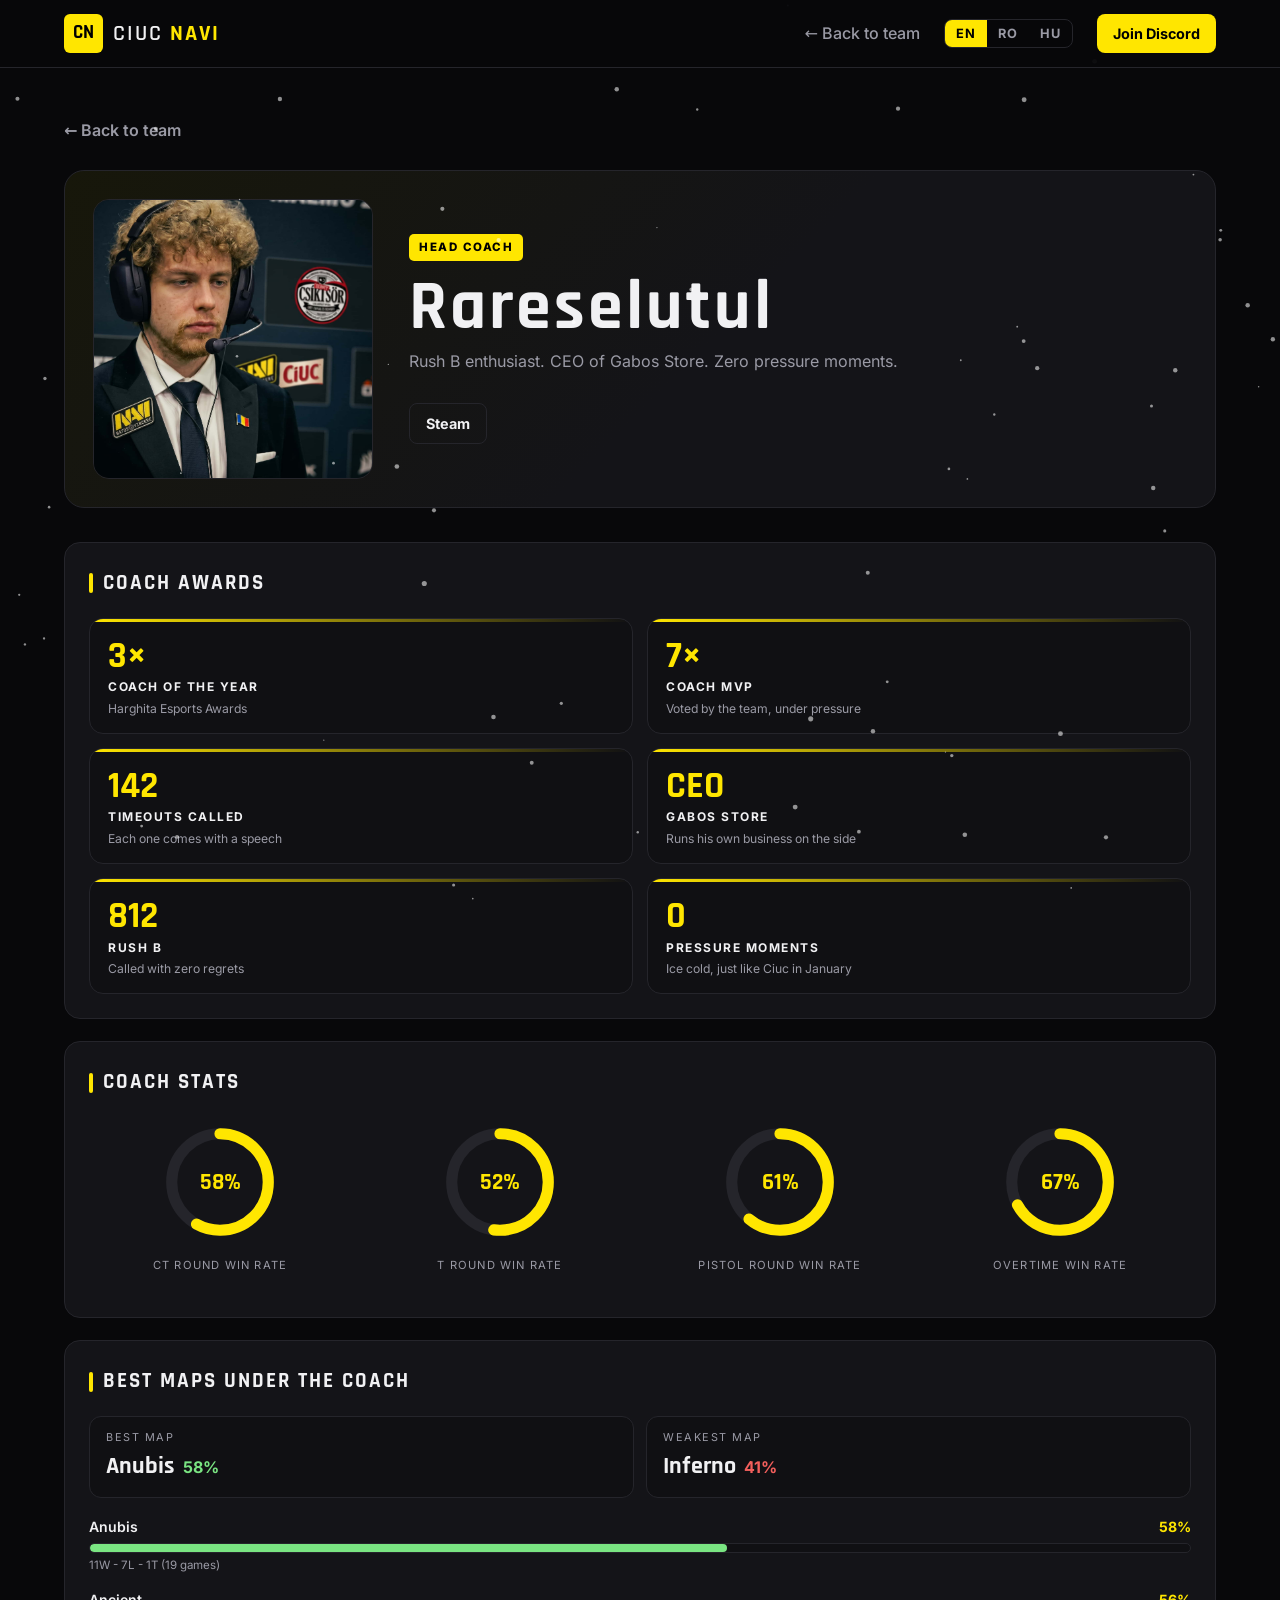
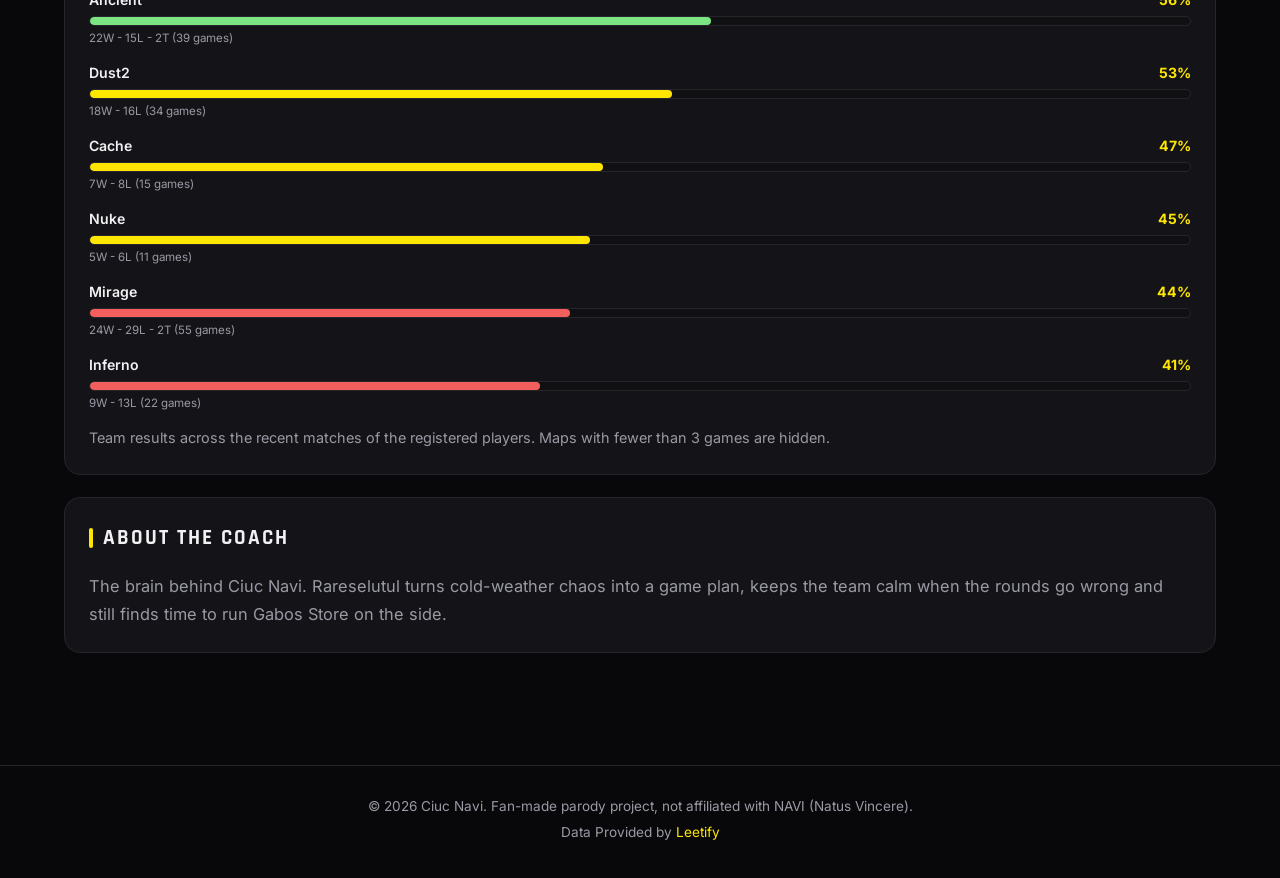
==== coach.html @ e851734e "perf+feat: self-hosted fonts, deferred scripts, lazy charts and split stats, news filters, RO/HU new" ====
<!DOCTYPE html>
<html lang='en'>
<head>
<meta charset='UTF-8'>
<meta name='viewport' content='width=device-width, initial-scale=1'>
<title>Coach | Ciuc Navi</title>
<link rel='icon' type='image/svg+xml' href='img/favicon.svg?v=1'>
<link rel='preload' href='fonts/inter-latin.woff2' as='font' type='font/woff2' crossorigin>
<link rel='preload' href='fonts/rajdhani-700-latin.woff2' as='font' type='font/woff2' crossorigin>
<link rel='stylesheet' href='fonts/fonts.css'>
<link rel='stylesheet' href='css/style.css?v=20261116'>
</head>
<body>
<canvas id='snow'></canvas>
<div id='progress'></div>

<header class='nav'>
  <a href='index.html' class='brand'><span class='brand-mark'>CN</span><span class='brand-text'>CIUC <b>NAVI</b></span></a>
  <nav class='nav-links'>
    <a href='index.html#roster' data-i18n='player.back'></a>
    <div class='lang'>
      <button class='lang-btn' data-lang='en'>EN</button>
      <button class='lang-btn' data-lang='ro'>RO</button>
      <button class='lang-btn' data-lang='hu'>HU</button>
    </div>
    <a href='https://discord.gg/7jR3Qr9Znz' target='_blank' rel='noopener' class='btn btn-small' data-i18n='nav.discord'></a>
  </nav>
</header>

<main class='section player-page' id='coach-root'>
  <p class='empty' data-i18n='loading'></p>
</main>

<footer class='footer'>
  <p><span id='stats-updated'></span>&copy; <span id='year'></span> Ciuc Navi. <span data-i18n='footer.text'></span></p>
</footer>

<script defer src='js/common.js?v=20261116'></script>
<script defer src='js/charts.js?v=20261116'></script>
<script defer src='js/coach.js?v=20261116'></script>
</body>
</html>
---- fonts/fonts.css ----
@font-face{font-family:'Inter';font-style:normal;font-weight:400 800;font-display:swap;src:url(inter-latin-ext.woff2) format('woff2');unicode-range:U+0100-02BA, U+02BD-02C5, U+02C7-02CC, U+02CE-02D7, U+02DD-02FF, U+0304, U+0308, U+0329, U+1D00-1DBF, U+1E00-1E9F, U+1EF2-1EFF, U+2020, U+20A0-20AB, U+20AD-20C4, U+2113, U+2C60-2C7F, U+A720-A7FF}
@font-face{font-family:'Inter';font-style:normal;font-weight:400 800;font-display:swap;src:url(inter-latin.woff2) format('woff2');unicode-range:U+0000-00FF, U+0131, U+0152-0153, U+02BB-02BC, U+02C6, U+02DA, U+02DC, U+0304, U+0308, U+0329, U+2000-206F, U+20AC, U+2122, U+2191, U+2193, U+2212, U+2215, U+FEFF, U+FFFD}
@font-face{font-family:'Rajdhani';font-style:normal;font-weight:600;font-display:swap;src:url(rajdhani-600-latin-ext.woff2) format('woff2');unicode-range:U+0100-02BA, U+02BD-02C5, U+02C7-02CC, U+02CE-02D7, U+02DD-02FF, U+0304, U+0308, U+0329, U+1D00-1DBF, U+1E00-1E9F, U+1EF2-1EFF, U+2020, U+20A0-20AB, U+20AD-20C4, U+2113, U+2C60-2C7F, U+A720-A7FF}
@font-face{font-family:'Rajdhani';font-style:normal;font-weight:600;font-display:swap;src:url(rajdhani-600-latin.woff2) format('woff2');unicode-range:U+0000-00FF, U+0131, U+0152-0153, U+02BB-02BC, U+02C6, U+02DA, U+02DC, U+0304, U+0308, U+0329, U+2000-206F, U+20AC, U+2122, U+2191, U+2193, U+2212, U+2215, U+FEFF, U+FFFD}
@font-face{font-family:'Rajdhani';font-style:normal;font-weight:700;font-display:swap;src:url(rajdhani-700-latin-ext.woff2) format('woff2');unicode-range:U+0100-02BA, U+02BD-02C5, U+02C7-02CC, U+02CE-02D7, U+02DD-02FF, U+0304, U+0308, U+0329, U+1D00-1DBF, U+1E00-1E9F, U+1EF2-1EFF, U+2020, U+20A0-20AB, U+20AD-20C4, U+2113, U+2C60-2C7F, U+A720-A7FF}
@font-face{font-family:'Rajdhani';font-style:normal;font-weight:700;font-display:swap;src:url(rajdhani-700-latin.woff2) format('woff2');unicode-range:U+0000-00FF, U+0131, U+0152-0153, U+02BB-02BC, U+02C6, U+02DA, U+02DC, U+0304, U+0308, U+0329, U+2000-206F, U+20AC, U+2122, U+2191, U+2193, U+2212, U+2215, U+FEFF, U+FFFD}
---- css/style.css ----
:root{--bg:#08080a;--bg-2:#101013;--card:#141418;--border:#25252b;--text:#f1f1f3;--muted:#9a9aa5;--yellow:#ffe600;--yellow-dark:#e6cf00}
*{box-sizing:border-box;margin:0;padding:0}
html{scroll-behavior:smooth}
body{font-family:'Inter',system-ui,sans-serif;background:var(--bg);color:var(--text);line-height:1.6;overflow-x:hidden}
a{color:inherit;text-decoration:none}
button{font-family:inherit}
img{max-width:100%}
.yellow{color:var(--yellow)}

#snow{position:fixed;inset:0;width:100%;height:100%;pointer-events:none;z-index:40}
#progress{position:fixed;top:0;left:0;height:3px;width:0;background:linear-gradient(90deg,var(--yellow),#fff6a0);z-index:100;box-shadow:0 0 12px rgba(255,230,0,.7)}

.reveal{opacity:0;transform:translateY(28px);transition:opacity .8s ease,transform .8s ease}
.reveal.in{opacity:1;transform:none}

.nav{position:sticky;top:0;z-index:50;display:flex;justify-content:space-between;align-items:center;padding:14px 5vw;background:rgba(8,8,10,.85);backdrop-filter:blur(12px);border-bottom:1px solid var(--border)}
.brand{display:flex;align-items:center;gap:10px}
.brand-mark{background:var(--yellow);color:#000;font-family:'Rajdhani',sans-serif;font-weight:700;padding:4px 9px;border-radius:6px;font-size:1.2rem}
.brand-text{font-family:'Rajdhani',sans-serif;font-size:1.4rem;letter-spacing:2px}
.brand-text b{color:var(--yellow)}
.nav-links{display:flex;align-items:center;gap:24px;font-weight:500;color:var(--muted)}
.nav-links a:hover{color:var(--yellow)}
.lang{display:flex;border:1px solid var(--border);border-radius:8px;overflow:hidden}
.lang-btn{background:transparent;border:none;color:var(--muted);padding:6px 11px;font-weight:700;font-size:.8rem;letter-spacing:1px;cursor:pointer;transition:.2s}
.lang-btn:hover{color:var(--text)}
.lang-btn.active{background:var(--yellow);color:#000}

.btn{display:inline-block;background:var(--yellow);color:#000!important;font-weight:700;padding:13px 28px;border-radius:8px;transition:transform .2s,background .2s,box-shadow .2s;border:none;cursor:pointer}
.btn:hover{background:var(--yellow-dark);transform:translateY(-2px);box-shadow:0 8px 24px rgba(255,230,0,.25)}
.btn-small{padding:8px 16px;font-size:.9rem}
.btn-ghost{background:transparent;color:var(--text)!important;border:1px solid var(--border)}
.btn-ghost:hover{background:var(--card);border-color:var(--yellow);box-shadow:none}

.hero{position:relative;overflow:hidden;text-align:center;padding:140px 6vw 100px;background:linear-gradient(rgba(255,255,255,.025) 1px,transparent 1px) 0 0/48px 48px,linear-gradient(90deg,rgba(255,255,255,.025) 1px,transparent 1px) 0 0/48px 48px,radial-gradient(ellipse at 50% 0%,#17170a 0%,var(--bg) 70%)}
.hero::before{content:'';position:absolute;inset:0;background:radial-gradient(ellipse 50% 55% at 50% 50%,rgba(10,10,12,.8),transparent 80%),linear-gradient(rgba(10,10,12,.88) 0%,rgba(10,10,12,.5) 45%,rgba(10,10,12,.25) 100%),url(../img/background/ciucnavi_major_winners.jpg) center 35%/cover no-repeat;pointer-events:none}
.hero::after{content:'';position:absolute;left:0;right:0;bottom:0;height:140px;background:linear-gradient(to top,var(--bg),transparent);pointer-events:none}
.hero-glow{position:absolute;top:-220px;left:50%;transform:translateX(-50%);width:900px;max-width:100vw;height:560px;background:radial-gradient(circle,rgba(255,230,0,.2),transparent 65%);pointer-events:none;animation:pulse 6s ease-in-out infinite}
@keyframes pulse{0%,100%{opacity:.7}50%{opacity:1}}
.eyebrow{color:var(--yellow);letter-spacing:4px;text-transform:uppercase;font-size:.85rem;font-weight:600;position:relative}
.hero h1{font-family:'Rajdhani',sans-serif;font-size:clamp(3.2rem,12vw,8rem);letter-spacing:6px;line-height:1;margin:14px 0;position:relative;text-shadow:0 0 40px rgba(255,230,0,.15)}
.hero-sub{color:#cfcfd6;text-shadow:0 2px 12px rgba(0,0,0,.9);max-width:580px;margin:0 auto 32px;font-size:1.1rem;position:relative}
.hero-cta{display:flex;gap:14px;justify-content:center;flex-wrap:wrap;position:relative}
.hero-stats{display:flex;justify-content:center;gap:56px;margin-top:64px;flex-wrap:wrap;position:relative;z-index:2}
.hero-stat strong{text-shadow:0 2px 14px rgba(0,0,0,.9);display:block;font-family:'Rajdhani',sans-serif;font-size:2.4rem;color:var(--yellow)}
.hero-stat span{color:#c4c4cc;text-shadow:0 2px 10px rgba(0,0,0,.9);font-size:.8rem;text-transform:uppercase;letter-spacing:2px}

.section{padding:90px 5vw;max-width:1400px;margin:0 auto;position:relative}
.section-title{font-family:'Rajdhani',sans-serif;font-size:2.6rem;letter-spacing:3px;text-transform:uppercase;margin-bottom:40px;display:flex;align-items:center;gap:14px;line-height:1.1}
.section-title::before{content:'';width:6px;height:36px;background:var(--yellow);border-radius:3px;flex-shrink:0}

.about-grid{display:grid;grid-template-columns:1.5fr 1fr;gap:40px;color:var(--muted);font-size:1.05rem}
.about-headline{color:var(--yellow);font-family:'Rajdhani',sans-serif;font-size:1.7rem;letter-spacing:1px;margin-bottom:16px;line-height:1.25}
.about-text p{margin-bottom:14px}
.about-btn{margin-top:22px}
.facts{list-style:none;background:var(--card);border:1px solid var(--border);border-radius:14px;padding:8px 24px;align-self:start}
.facts li{padding:14px 0;border-bottom:1px solid var(--border);color:var(--text);font-weight:500}
.facts li:last-child{border:none}
.facts span{color:var(--yellow);display:inline-block;width:100px;font-size:.8rem;text-transform:uppercase;letter-spacing:2px}

.grid{display:grid;grid-template-columns:repeat(5,minmax(0,1fr));gap:22px}
.card{background:var(--card);border:1px solid var(--border);border-radius:16px;overflow:hidden;position:relative;transition:transform .3s,border-color .3s,box-shadow .3s}
.card:hover{transform:translateY(-8px);border-color:var(--yellow);box-shadow:0 18px 44px rgba(255,230,0,.12)}
.card-img{aspect-ratio:1/1;width:100%;background:linear-gradient(160deg,#1b1b20,#0c0c0f);display:flex;align-items:center;justify-content:center;position:relative;overflow:hidden}
.card-img img{width:100%;height:100%;object-fit:cover;transition:transform .5s}
.card:hover .card-img img{transform:scale(1.07)}
.card-img .initials,.initials{font-family:'Rajdhani',sans-serif;font-size:4rem;color:var(--yellow)}
.card-img::after{content:'';position:absolute;inset:0;background:linear-gradient(to top,var(--card),transparent 45%);pointer-events:none}
.role{position:absolute;top:12px;left:12px;z-index:2;background:var(--yellow);color:#000;font-weight:800;font-size:.72rem;letter-spacing:1.5px;text-transform:uppercase;padding:4px 10px;border-radius:5px}
.card-body{padding:8px 16px 18px}
.card-name{font-family:'Rajdhani',sans-serif;font-size:1.5rem;letter-spacing:1px;overflow-wrap:anywhere}
.stretched::after{content:'';position:absolute;inset:0;z-index:1}
.card-real{color:var(--muted);font-size:.85rem;margin-bottom:14px;overflow-wrap:anywhere;min-height:1.3em}
.card-stats{display:grid;grid-template-columns:repeat(2,minmax(0,1fr));gap:8px;margin-bottom:16px}
.stat{position:relative;background:var(--bg-2);border:1px solid var(--border);border-radius:10px;padding:12px 10px 9px;overflow:hidden;min-width:0;transition:border-color .25s}
.stat::before{content:'';position:absolute;left:0;top:0;width:100%;height:2px;background:linear-gradient(90deg,var(--yellow),transparent)}
.card:hover .stat{border-color:#4a4a1c}
.stat strong{display:block;font-family:'Rajdhani',sans-serif;font-size:1.55rem;line-height:1.05;color:var(--yellow)}
.stat span{display:block;font-size:.64rem;color:var(--text);font-weight:700;text-transform:uppercase;letter-spacing:1.2px;margin-top:3px}
.stat em{display:block;font-style:normal;font-size:.62rem;color:var(--muted);margin-top:1px;line-height:1.25}
.card-links{display:flex;gap:8px;position:relative;z-index:2}
.card-links a{flex:1;text-align:center;font-size:.8rem;font-weight:600;padding:8px;border-radius:6px;border:1px solid var(--border);color:var(--text);transition:.2s}
.card-links a:hover{background:var(--yellow);color:#000;border-color:var(--yellow)}
.view{display:block;margin-top:12px;font-size:.78rem;color:var(--yellow);font-weight:700;letter-spacing:1px;text-transform:uppercase;opacity:.8}
.grid-bench .role{background:#2b2b33;color:var(--text)}
.empty{color:var(--muted)}

.merch-box{border:1px dashed var(--border);border-radius:16px;padding:60px 20px;text-align:center;background:var(--card);color:var(--muted)}
.badge{display:inline-block;background:var(--yellow);color:#000;font-weight:800;letter-spacing:2px;font-size:.8rem;padding:6px 14px;border-radius:999px;margin-bottom:14px}
.cta-band{text-align:center;background:linear-gradient(135deg,#17170a,#0c0c0f);border:1px solid var(--border);border-radius:20px;margin-bottom:70px}
.cta-band h2{font-family:'Rajdhani',sans-serif;font-size:2.4rem;letter-spacing:2px}
.cta-band p{color:var(--muted);margin-bottom:24px}
.footer{text-align:center;padding:30px 6vw;border-top:1px solid var(--border);color:var(--muted);font-size:.85rem;position:relative;z-index:2}
.footer p{margin-bottom:4px}

.player-page{padding-top:50px}
.back{display:inline-block;color:var(--muted);margin-bottom:26px;font-weight:600}
.back:hover{color:var(--yellow)}
.p-hero{display:grid;grid-template-columns:280px 1fr;gap:36px;align-items:center;background:linear-gradient(135deg,#17170a,var(--card) 55%);border:1px solid var(--border);border-radius:20px;padding:28px;margin-bottom:34px}
.p-img{aspect-ratio:1/1;border-radius:16px;overflow:hidden;background:linear-gradient(160deg,#1b1b20,#0c0c0f);display:flex;align-items:center;justify-content:center;border:1px solid var(--border)}
.p-img img{width:100%;height:100%;object-fit:cover}
.p-info .role{position:static;display:inline-block;margin-bottom:12px}
.p-info h1{font-family:'Rajdhani',sans-serif;font-size:clamp(2.4rem,6vw,4.4rem);letter-spacing:3px;line-height:1;overflow-wrap:anywhere}
.p-tag{color:var(--muted);margin:6px 0 20px}
.p-premier{display:inline-block;border:1px solid var(--yellow);border-radius:12px;padding:10px 22px;margin-right:12px;background:rgba(255,230,0,.06)}
.p-premier strong{display:block;font-family:'Rajdhani',sans-serif;font-size:2.2rem;color:var(--yellow);line-height:1.1}
.p-premier span{font-size:.7rem;text-transform:uppercase;letter-spacing:2px;color:var(--muted)}
.p-links{display:inline-flex;gap:8px;vertical-align:top;margin-top:8px}
.tabs{display:flex;gap:8px;margin-bottom:26px;border-bottom:1px solid var(--border);overflow-x:auto;white-space:nowrap}
.tab-btn{background:transparent;border:none;color:var(--muted);padding:12px 22px;font-weight:700;letter-spacing:1px;text-transform:uppercase;font-size:.85rem;cursor:pointer;border-bottom:3px solid transparent;margin-bottom:-1px;transition:.2s}
.tab-btn:hover{color:var(--text)}
.tab-btn.active{color:var(--yellow);border-color:var(--yellow)}
.panel{background:var(--card);border:1px solid var(--border);border-radius:16px;padding:24px;margin-bottom:22px;min-width:0}
.panel h3{font-family:'Rajdhani',sans-serif;letter-spacing:2px;text-transform:uppercase;font-size:1.3rem;margin-bottom:18px;display:flex;align-items:center;gap:10px}
.panel h3::before{content:'';width:4px;height:20px;background:var(--yellow);border-radius:2px;flex-shrink:0}
.kv-grid{display:grid;grid-template-columns:repeat(auto-fill,minmax(160px,1fr));gap:12px}
.kv{background:var(--bg-2);border:1px solid var(--border);border-radius:10px;padding:14px;transition:border-color .2s;min-width:0}
.kv:hover{border-color:var(--yellow)}
.kv strong{display:block;font-size:1.25rem;color:var(--yellow);overflow-wrap:anywhere}
.kv span{font-size:.72rem;color:var(--muted);text-transform:uppercase;letter-spacing:1px}
.crosshair-box{display:grid;grid-template-columns:200px 1fr;gap:24px;align-items:center}
.xh-preview{width:200px;height:200px;border-radius:12px;border:1px solid var(--border);background:radial-gradient(circle at 50% 40%,#3a3d3a,#1a1c1a);display:flex;align-items:center;justify-content:center;overflow:hidden}
.code-row{display:flex;gap:10px;flex-wrap:wrap;margin-top:10px}
.code{flex:1;min-width:200px;background:var(--bg-2);border:1px solid var(--border);border-radius:8px;padding:11px 14px;font-family:monospace;color:var(--yellow);word-break:break-all}
.note{color:var(--muted);font-size:.9rem}

@media(min-width:1800px){
html{font-size:112%}
.section{max-width:1700px}
}
@media(max-width:1180px){
.grid{grid-template-columns:repeat(3,minmax(0,1fr))}
}
@media(max-width:860px){
.nav-links a:not(.btn){display:none}
.nav-links{gap:12px}
.about-grid,.p-hero,.crosshair-box{grid-template-columns:1fr}
.p-img{max-width:280px}
.hero{padding:100px 5vw 70px}
.hero-stats{gap:32px;margin-top:44px}
.section{padding:64px 5vw}
.section-title{font-size:2rem;margin-bottom:28px}
.section-title::before{height:28px}
.p-hero{padding:20px;gap:22px}
.xh-preview{width:100%;max-width:220px}
}
@media(max-width:760px){
.grid{grid-template-columns:repeat(2,minmax(0,1fr));gap:14px}
.card-body{padding:6px 12px 14px}
.card-name{font-size:1.25rem}
.card-links a{font-size:.72rem;padding:7px 4px}
.stat{padding:10px 8px 8px}
.stat strong{font-size:1.3rem}
}
@media(max-width:520px){
.brand-text{font-size:1.15rem;letter-spacing:1px}
.nav-links .btn-small{display:none}
.hero h1{letter-spacing:3px}
.hero-cta .btn{width:100%;text-align:center}
.cta-band h2{font-size:1.8rem}
.panel{padding:16px}
.p-premier{margin-bottom:10px}
.kv-grid{grid-template-columns:repeat(auto-fill,minmax(130px,1fr))}
.tab-btn{padding:12px 14px}
}
@media(max-width:480px){
.grid{grid-template-columns:1fr}
.card-img{aspect-ratio:4/3}
}
@media(prefers-reduced-motion:reduce){
.reveal{opacity:1;transform:none;transition:none}
.hero-glow{animation:none}
#snow{display:none}
}
.skel{background:linear-gradient(90deg,#16161b 25%,#202026 50%,#16161b 75%) 0 0/200% 100%;animation:shimmer 1.4s linear infinite;border-radius:14px;border:1px solid var(--border)}
@keyframes shimmer{to{background-position:-200% 0}}
.to-top{position:fixed;right:20px;bottom:20px;width:46px;height:46px;border-radius:50%;border:1px solid var(--border);background:rgba(14,14,18,.92);color:var(--yellow);font-size:1.3rem;cursor:pointer;z-index:90;opacity:0;transform:translateY(12px);pointer-events:none;transition:opacity .3s,transform .3s,background .2s}
.to-top.show{opacity:1;transform:none;pointer-events:auto}
.to-top:hover{background:var(--yellow);color:#000}
.btn:active{transform:scale(.97)}
.nav-links a:not(.btn){position:relative}
.nav-links a:not(.btn)::after{content:'';position:absolute;left:0;right:0;bottom:-6px;height:2px;background:var(--yellow);transform:scaleX(0);transform-origin:left;transition:transform .25s}
.nav-links a:not(.btn):hover::after{transform:scaleX(1)}
@media(prefers-reduced-motion:reduce){.skel{animation:none}.to-top,.nav-links a::after{transition:none}}
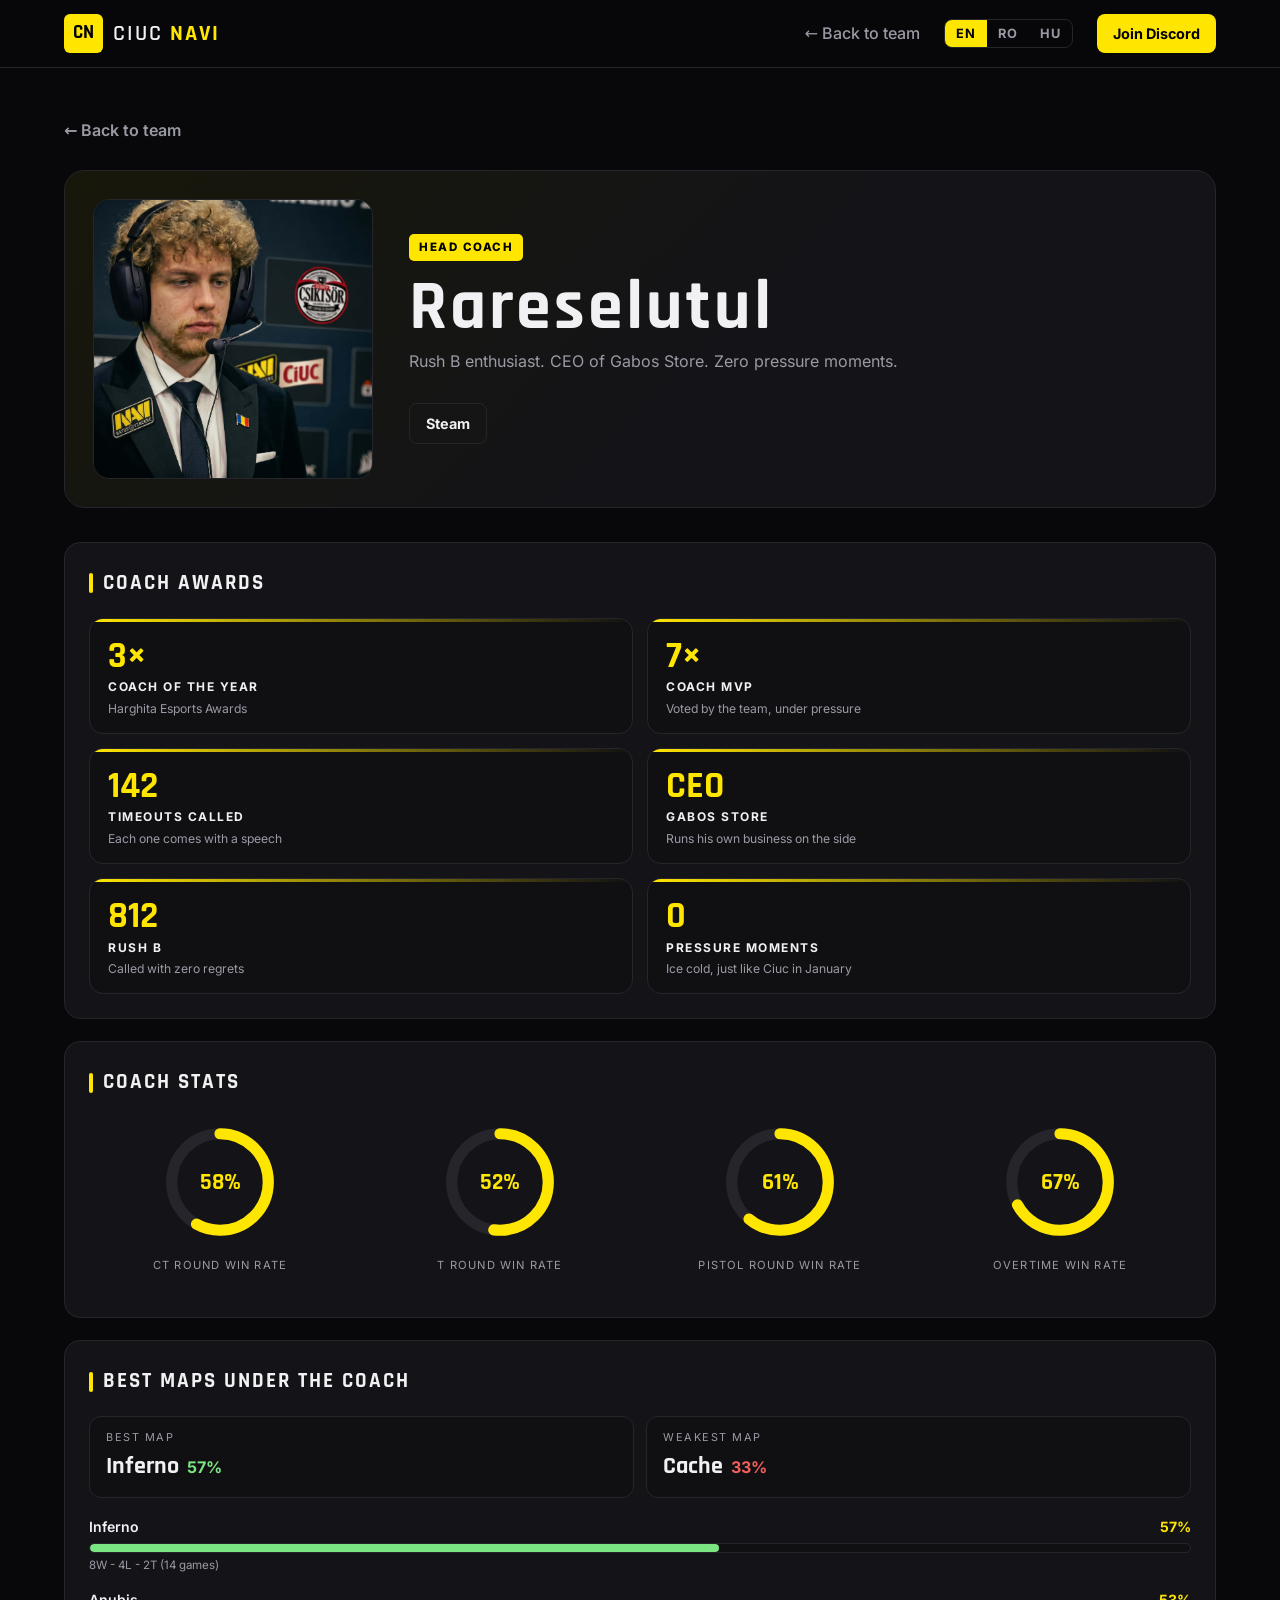
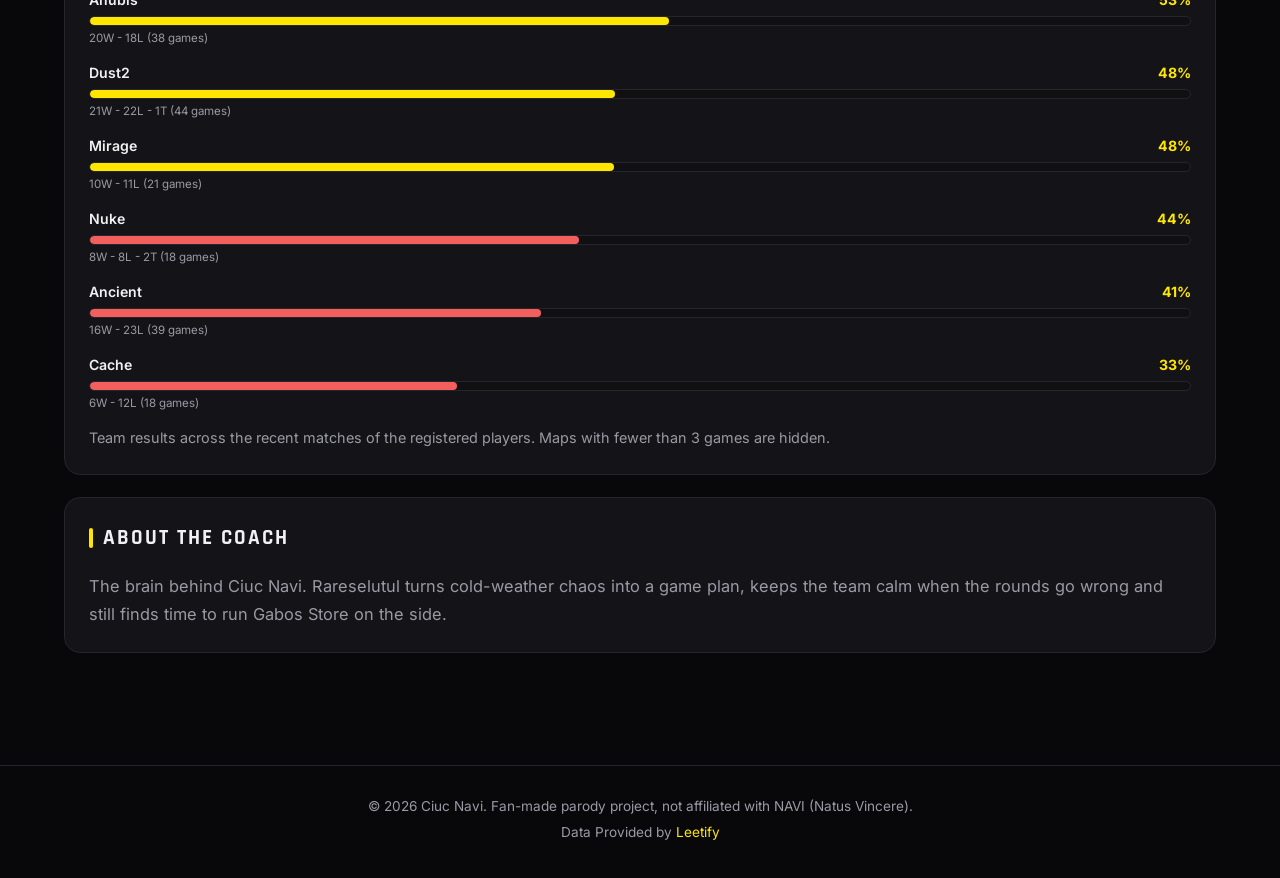
==== commit 1724d821: "feat: map stats only count the current Active Duty pool Co-Authored-By: Claude Sonnet 5.5 <noreply@a" ====
--- a/coach.html
+++ b/coach.html
@@ -36,7 +36,7 @@
 </footer>
 
 <script defer src='js/common.js?v=20261116'></script>
-<script defer src='js/charts.js?v=20261116'></script>
+<script defer src='js/charts.js?v=20261117'></script>
 <script defer src='js/coach.js?v=20261116'></script>
 </body>
 </html>
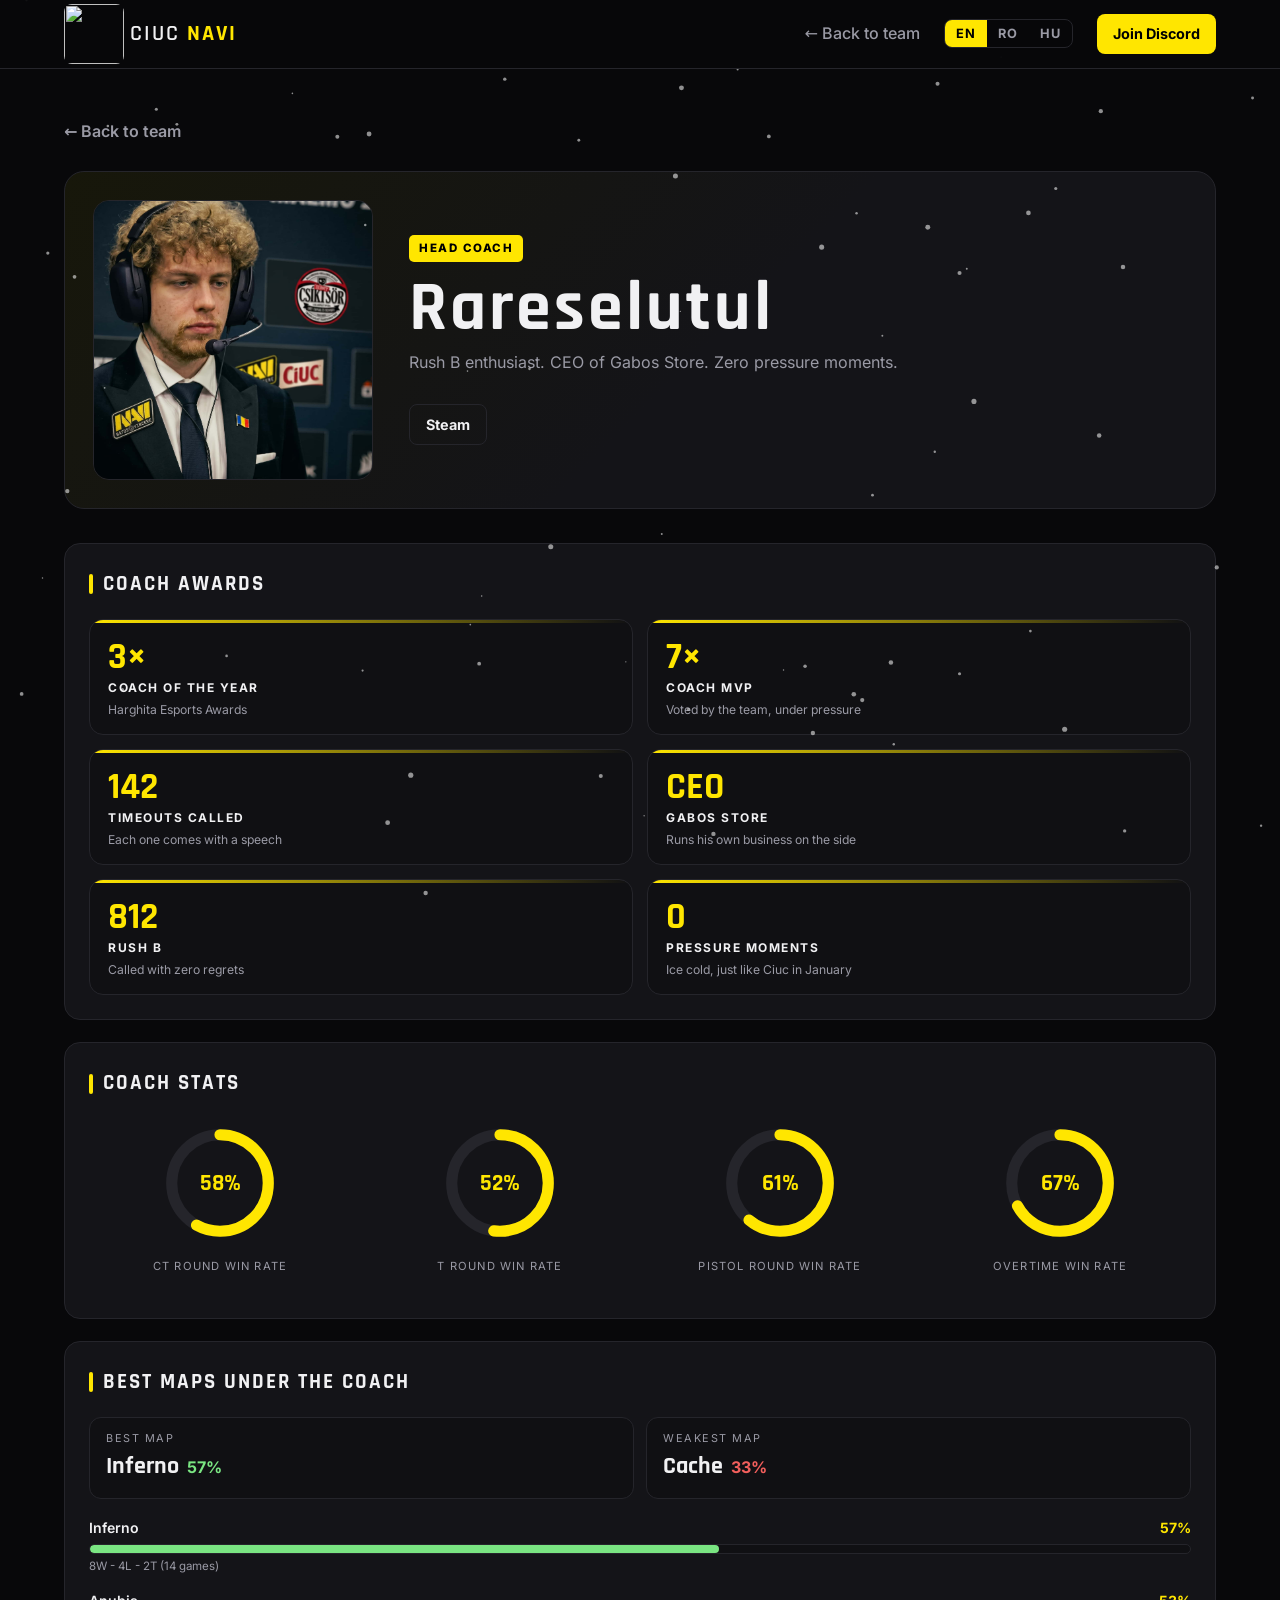
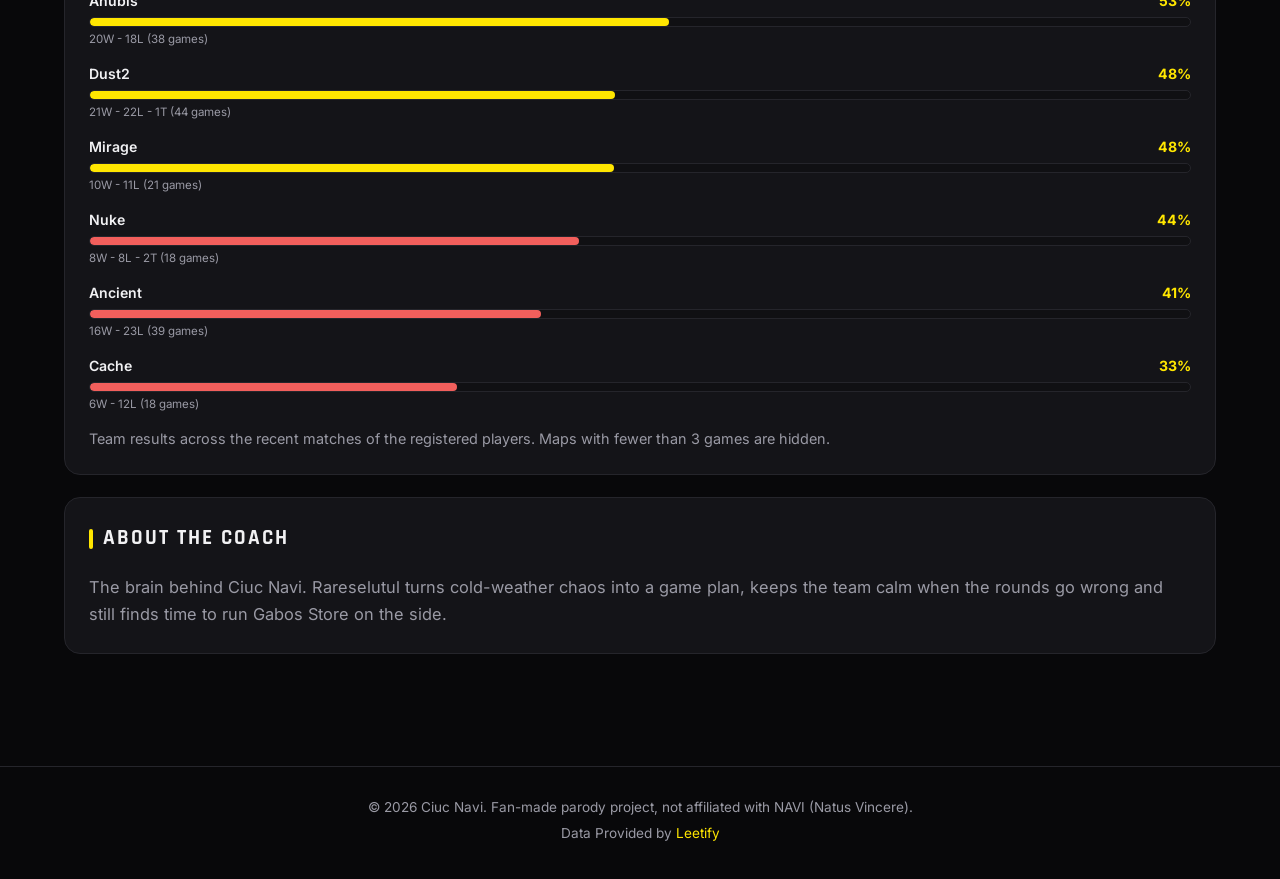
==== commit 5ec70b53: "feat: use ciucnavilogo.jpg as header logo and favicon Co-Authored-By: Claude Sonnet 5.5 <noreply@ant" ====
--- a/coach.html
+++ b/coach.html
@@ -4,18 +4,18 @@
 <meta charset='UTF-8'>
 <meta name='viewport' content='width=device-width, initial-scale=1'>
 <title>Coach | Ciuc Navi</title>
-<link rel='icon' type='image/svg+xml' href='img/favicon.svg?v=1'>
+<link rel='icon' type='image/jpeg' href='img/background/ciucnavilogo.jpg'>
 <link rel='preload' href='fonts/inter-latin.woff2' as='font' type='font/woff2' crossorigin>
 <link rel='preload' href='fonts/rajdhani-700-latin.woff2' as='font' type='font/woff2' crossorigin>
 <link rel='stylesheet' href='fonts/fonts.css'>
-<link rel='stylesheet' href='css/style.css?v=20261116'>
+<link rel='stylesheet' href='css/style.css?v=20261119'>
 </head>
 <body>
 <canvas id='snow'></canvas>
 <div id='progress'></div>
 
 <header class='nav'>
-  <a href='index.html' class='brand'><span class='brand-mark'>CN</span><span class='brand-text'>CIUC <b>NAVI</b></span></a>
+  <a href='index.html' class='brand'><img class='brand-logo' src='img/background/ciucnavilogo.jpg' width='60' height='60' alt=''><span class='brand-text'>CIUC <b>NAVI</b></span></a>
   <nav class='nav-links'>
     <a href='index.html#roster' data-i18n='player.back'></a>
     <div class='lang'>
--- a/css/style.css
+++ b/css/style.css
@@ -15,6 +15,7 @@
 
 .nav{position:sticky;top:0;z-index:50;display:flex;justify-content:space-between;align-items:center;padding:14px 5vw;background:rgba(8,8,10,.85);backdrop-filter:blur(12px);border-bottom:1px solid var(--border)}
 .brand{display:flex;align-items:center;gap:10px}
+.brand-logo{width:60px;height:60px;margin:-10px -4px -10px 0;border-radius:8px;mix-blend-mode:lighten}
 .brand-mark{background:var(--yellow);color:#000;font-family:'Rajdhani',sans-serif;font-weight:700;padding:4px 9px;border-radius:6px;font-size:1.2rem}
 .brand-text{font-family:'Rajdhani',sans-serif;font-size:1.4rem;letter-spacing:2px}
 .brand-text b{color:var(--yellow)}
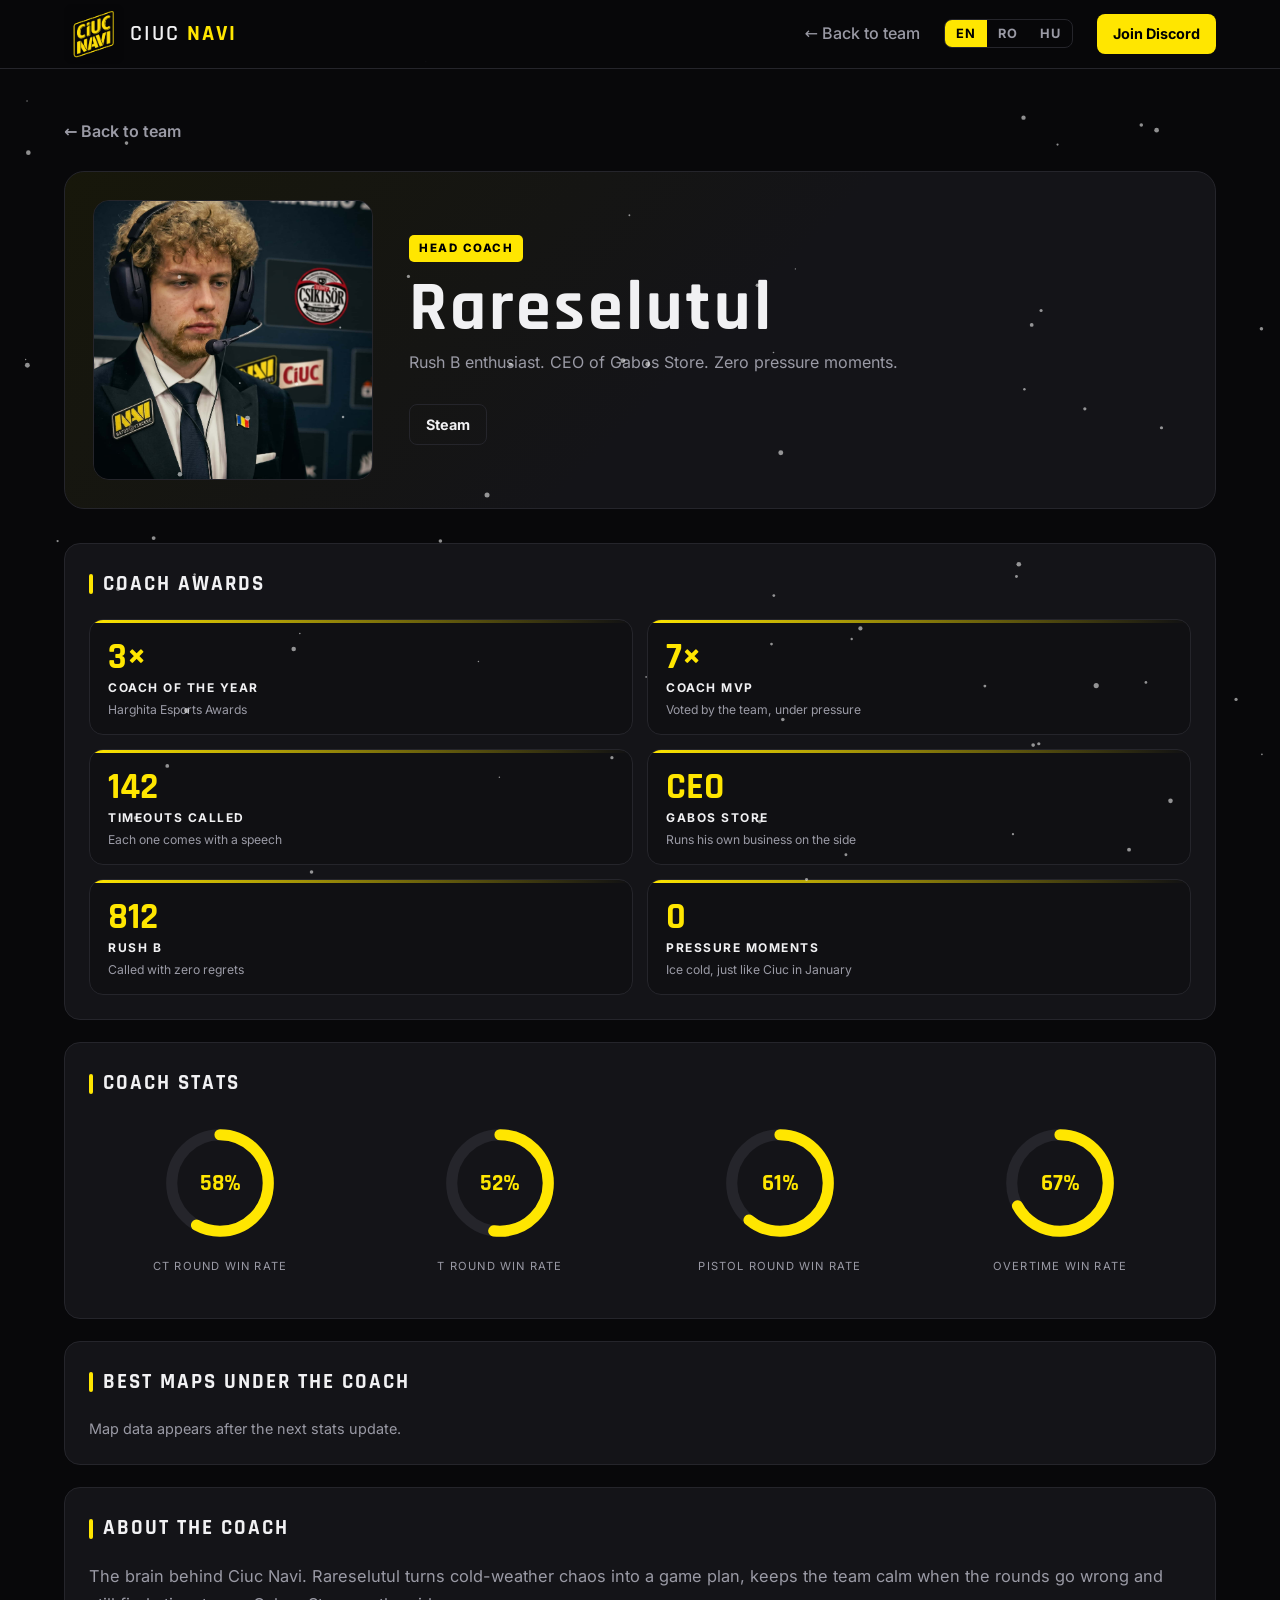
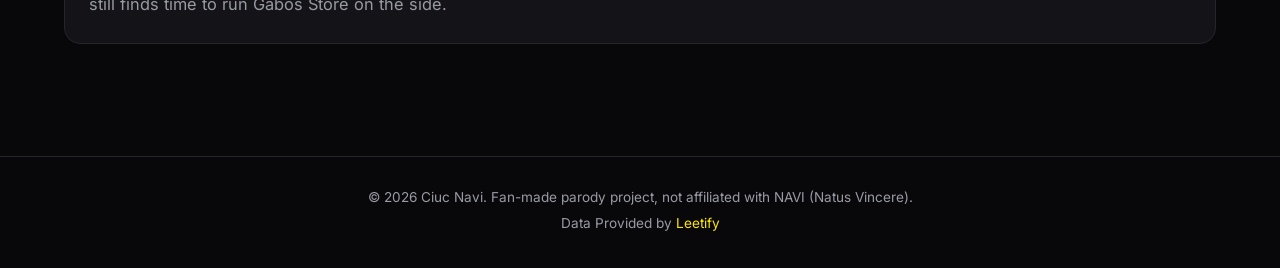
==== commit 53ffd8cc: "fix: keep player faces fully visible (top-anchored crop, square cards on phones) Co-Authored-By: Cla" ====
--- a/coach.html
+++ b/coach.html
@@ -8,7 +8,7 @@
 <link rel='preload' href='fonts/inter-latin.woff2' as='font' type='font/woff2' crossorigin>
 <link rel='preload' href='fonts/rajdhani-700-latin.woff2' as='font' type='font/woff2' crossorigin>
 <link rel='stylesheet' href='fonts/fonts.css'>
-<link rel='stylesheet' href='css/style.css?v=20261119'>
+<link rel='stylesheet' href='css/style.css?v=20261120'>
 </head>
 <body>
 <canvas id='snow'></canvas>
--- a/css/style.css
+++ b/css/style.css
@@ -62,7 +62,7 @@
 .card{background:var(--card);border:1px solid var(--border);border-radius:16px;overflow:hidden;position:relative;transition:transform .3s,border-color .3s,box-shadow .3s}
 .card:hover{transform:translateY(-8px);border-color:var(--yellow);box-shadow:0 18px 44px rgba(255,230,0,.12)}
 .card-img{aspect-ratio:1/1;width:100%;background:linear-gradient(160deg,#1b1b20,#0c0c0f);display:flex;align-items:center;justify-content:center;position:relative;overflow:hidden}
-.card-img img{width:100%;height:100%;object-fit:cover;transition:transform .5s}
+.card-img img{width:100%;height:100%;object-fit:cover;object-position:50% 0;transform-origin:50% 25%;transition:transform .5s}
 .card:hover .card-img img{transform:scale(1.07)}
 .card-img .initials,.initials{font-family:'Rajdhani',sans-serif;font-size:4rem;color:var(--yellow)}
 .card-img::after{content:'';position:absolute;inset:0;background:linear-gradient(to top,var(--card),transparent 45%);pointer-events:none}
@@ -98,7 +98,7 @@
 .back:hover{color:var(--yellow)}
 .p-hero{display:grid;grid-template-columns:280px 1fr;gap:36px;align-items:center;background:linear-gradient(135deg,#17170a,var(--card) 55%);border:1px solid var(--border);border-radius:20px;padding:28px;margin-bottom:34px}
 .p-img{aspect-ratio:1/1;border-radius:16px;overflow:hidden;background:linear-gradient(160deg,#1b1b20,#0c0c0f);display:flex;align-items:center;justify-content:center;border:1px solid var(--border)}
-.p-img img{width:100%;height:100%;object-fit:cover}
+.p-img img{width:100%;height:100%;object-fit:cover;object-position:50% 0}
 .p-info .role{position:static;display:inline-block;margin-bottom:12px}
 .p-info h1{font-family:'Rajdhani',sans-serif;font-size:clamp(2.4rem,6vw,4.4rem);letter-spacing:3px;line-height:1;overflow-wrap:anywhere}
 .p-tag{color:var(--muted);margin:6px 0 20px}
@@ -165,7 +165,6 @@
 }
 @media(max-width:480px){
 .grid{grid-template-columns:1fr}
-.card-img{aspect-ratio:4/3}
 }
 @media(prefers-reduced-motion:reduce){
 .reveal{opacity:1;transform:none;transition:none}
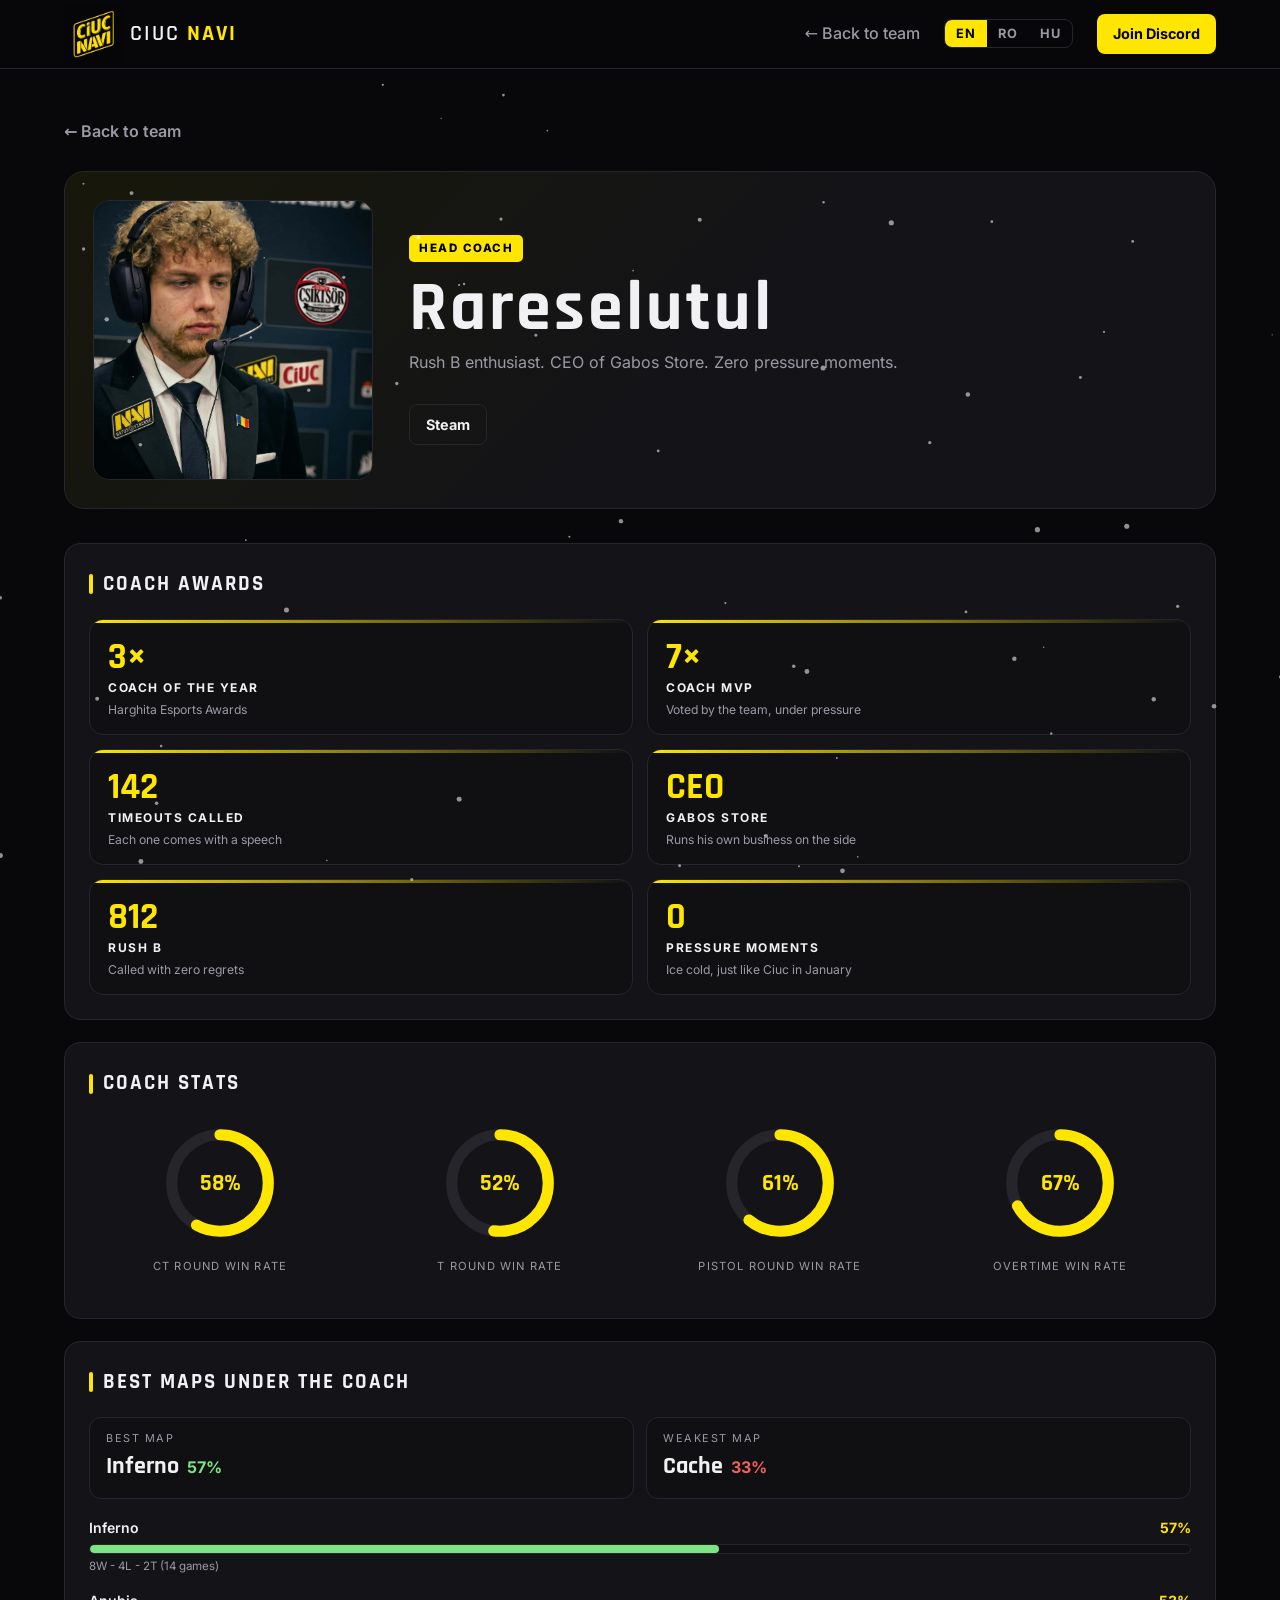
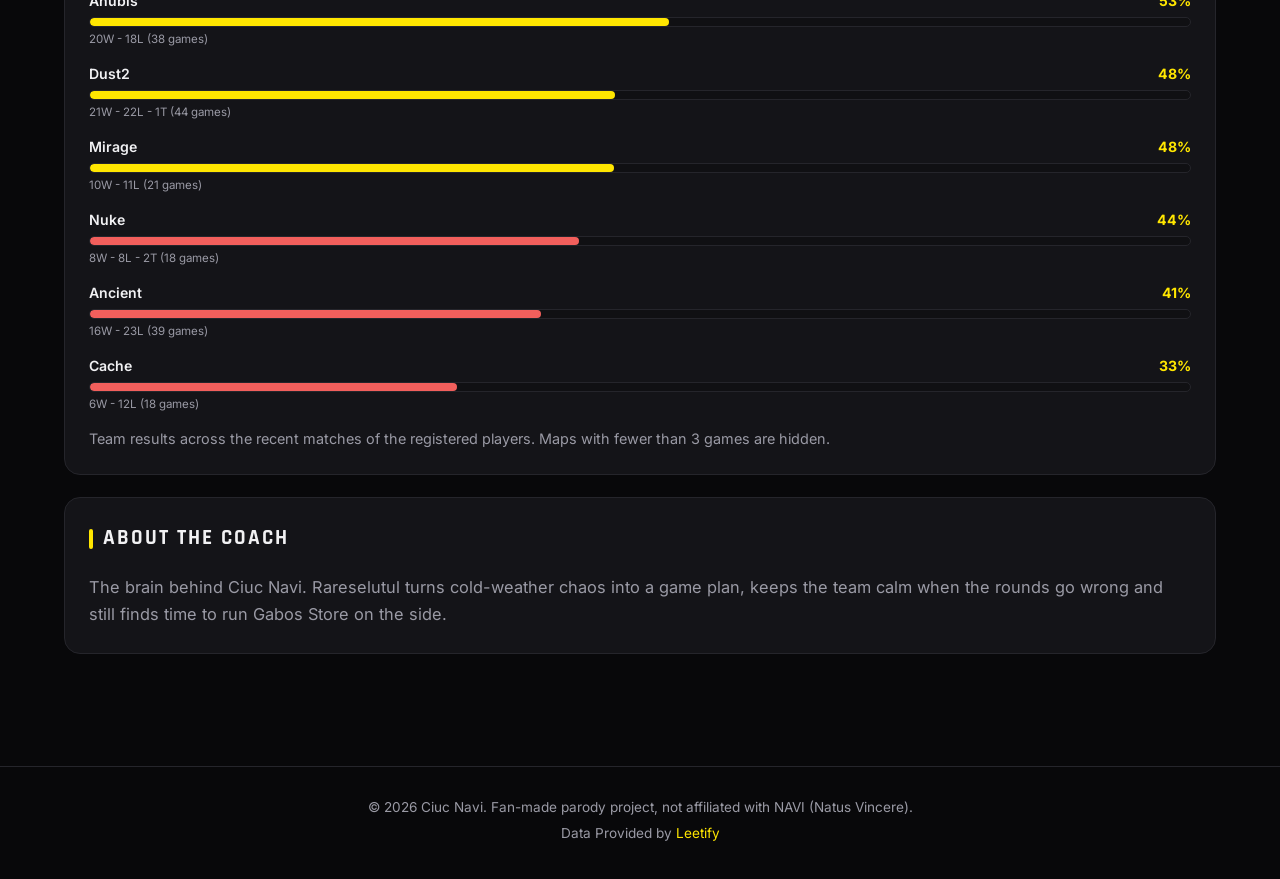
==== commit 2a093c39: "feat: tier colours, trend arrows, role stat, head-to-head page, match feeds; normalise stats.json af" ====
--- a/coach.html
+++ b/coach.html
@@ -8,7 +8,7 @@
 <link rel='preload' href='fonts/inter-latin.woff2' as='font' type='font/woff2' crossorigin>
 <link rel='preload' href='fonts/rajdhani-700-latin.woff2' as='font' type='font/woff2' crossorigin>
 <link rel='stylesheet' href='fonts/fonts.css'>
-<link rel='stylesheet' href='css/style.css?v=20261120'>
+<link rel='stylesheet' href='css/style.css?v=20261122'>
 </head>
 <body>
 <canvas id='snow'></canvas>
@@ -35,8 +35,8 @@
   <p><span id='stats-updated'></span>&copy; <span id='year'></span> Ciuc Navi. <span data-i18n='footer.text'></span></p>
 </footer>
 
-<script defer src='js/common.js?v=20261116'></script>
-<script defer src='js/charts.js?v=20261117'></script>
-<script defer src='js/coach.js?v=20261116'></script>
+<script defer src='js/common.js?v=20261122'></script>
+<script defer src='js/charts.js?v=20261122'></script>
+<script defer src='js/coach.js?v=20261122'></script>
 </body>
 </html>
--- a/css/style.css
+++ b/css/style.css
@@ -76,6 +76,18 @@
 .stat::before{content:'';position:absolute;left:0;top:0;width:100%;height:2px;background:linear-gradient(90deg,var(--yellow),transparent)}
 .card:hover .stat{border-color:#4a4a1c}
 .stat strong{display:block;font-family:'Rajdhani',sans-serif;font-size:1.55rem;line-height:1.05;color:var(--yellow)}
+body strong.tier-0{color:#9aa4b2}
+body strong.tier-1{color:#8fd3ff}
+body strong.tier-2{color:#5b7bff}
+body strong.tier-3{color:#a066ff}
+body strong.tier-4{color:#e24bf0;text-shadow:0 0 14px rgba(226,75,240,.35)}
+body strong.tier-5{color:#ff5a5a;text-shadow:0 0 14px rgba(255,90,90,.35)}
+body strong.tier-6{color:#ffd700;text-shadow:0 0 14px rgba(255,215,0,.4)}
+.tr{font-style:normal;font-size:.5em;margin-left:6px;vertical-align:middle}
+.tr.up{color:#7ae582}.tr.dn{color:#f25f5c}
+.stat-hl{grid-column:1/-1;display:flex;align-items:baseline;justify-content:space-between;gap:10px;padding:9px 12px}
+.stat-hl span{margin:0}
+.stat-hl strong{font-size:1.25rem}
 .stat span{display:block;font-size:.64rem;color:var(--text);font-weight:700;text-transform:uppercase;letter-spacing:1.2px;margin-top:3px}
 .stat em{display:block;font-style:normal;font-size:.62rem;color:var(--muted);margin-top:1px;line-height:1.25}
 .card-links{display:flex;gap:8px;position:relative;z-index:2}
@@ -181,3 +193,4 @@
 .nav-links a:not(.btn)::after{content:'';position:absolute;left:0;right:0;bottom:-6px;height:2px;background:var(--yellow);transform:scaleX(0);transform-origin:left;transition:transform .25s}
 .nav-links a:not(.btn):hover::after{transform:scaleX(1)}
 @media(prefers-reduced-motion:reduce){.skel{animation:none}.to-top,.nav-links a::after{transition:none}}
+.roster-actions{margin-top:26px;text-align:center}
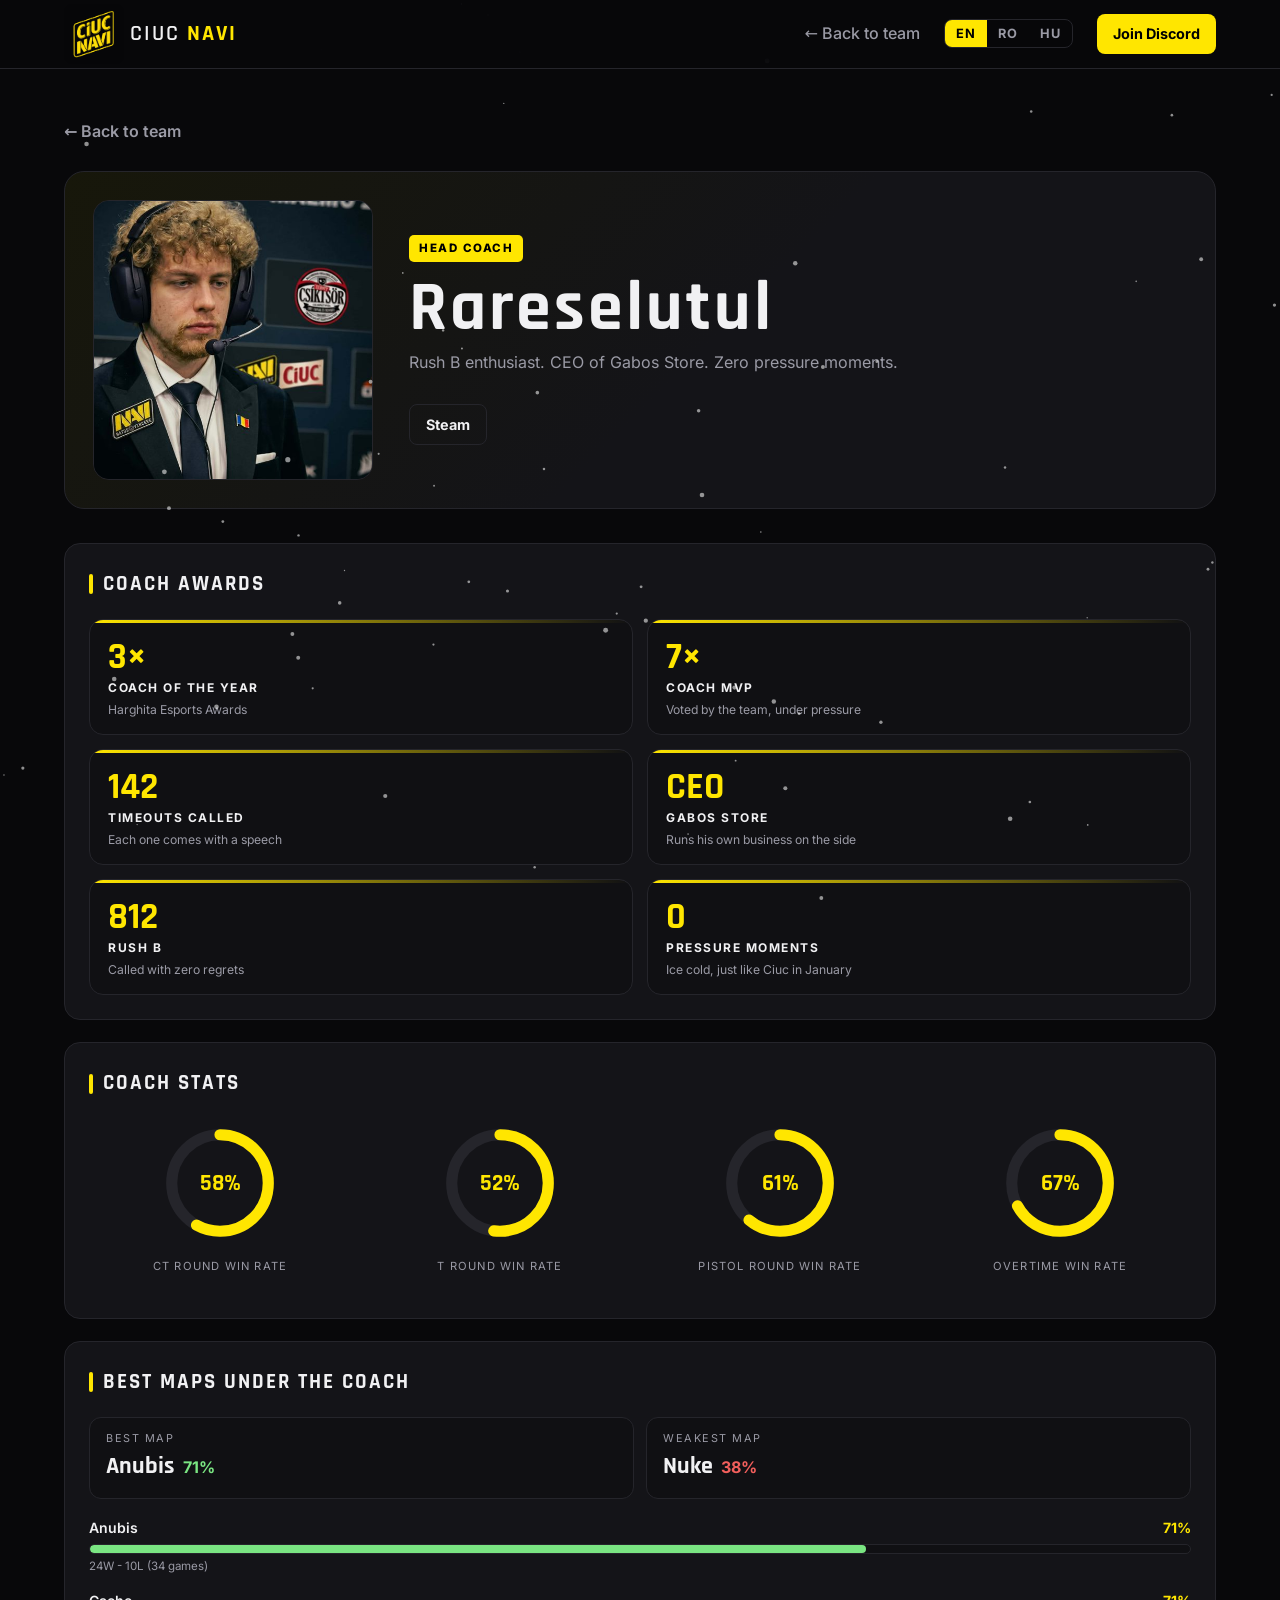
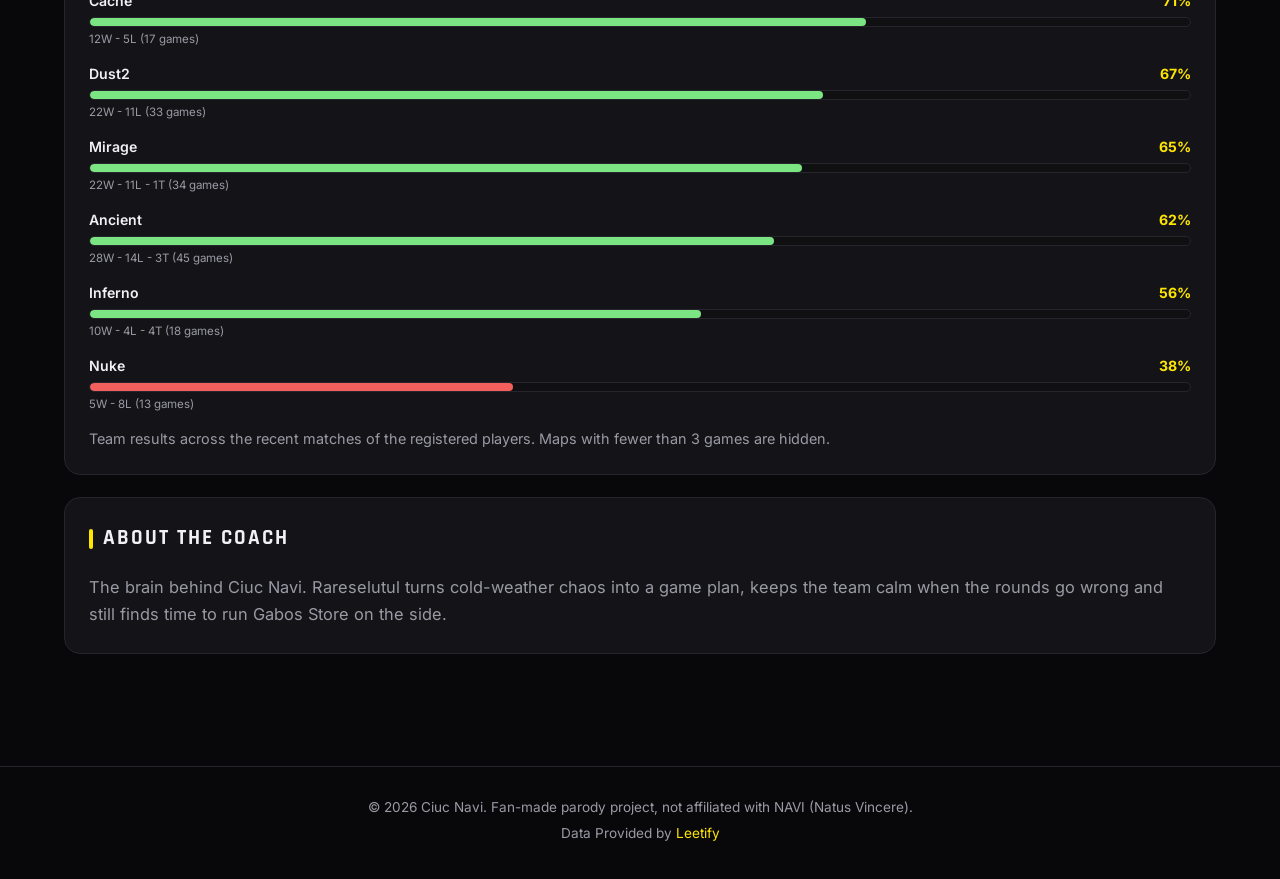
==== commit 89306702: "seo: add Open Graph / social preview tags Co-Authored-By: Claude Opus 5.5 <noreply@anthropic.com>" ====
--- a/coach.html
+++ b/coach.html
@@ -4,6 +4,18 @@
 <meta charset='UTF-8'>
 <meta name='viewport' content='width=device-width, initial-scale=1'>
 <title>Coach | Ciuc Navi</title>
+<meta name='description' content='Meet the Ciuc Navi head coach: awards, stats and the best maps under the coach.'>
+<meta property='og:type' content='website'>
+<meta property='og:site_name' content='Ciuc Navi'>
+<meta property='og:title' content='Coach | Ciuc Navi'>
+<meta property='og:description' content='Meet the Ciuc Navi head coach: awards, stats and the best maps under the coach.'>
+<meta property='og:url' content='https://xandrei001.github.io/CiucNavi/coach.html'>
+<meta property='og:image' content='https://xandrei001.github.io/CiucNavi/img/og.jpg'>
+<meta property='og:image:width' content='1200'>
+<meta property='og:image:height' content='630'>
+<meta property='og:locale' content='en_US'>
+<meta name='twitter:card' content='summary_large_image'>
+<meta name='theme-color' content='#ffe600'>
 <link rel='icon' type='image/jpeg' href='img/background/ciucnavilogo.jpg'>
 <link rel='preload' href='fonts/inter-latin.woff2' as='font' type='font/woff2' crossorigin>
 <link rel='preload' href='fonts/rajdhani-700-latin.woff2' as='font' type='font/woff2' crossorigin>
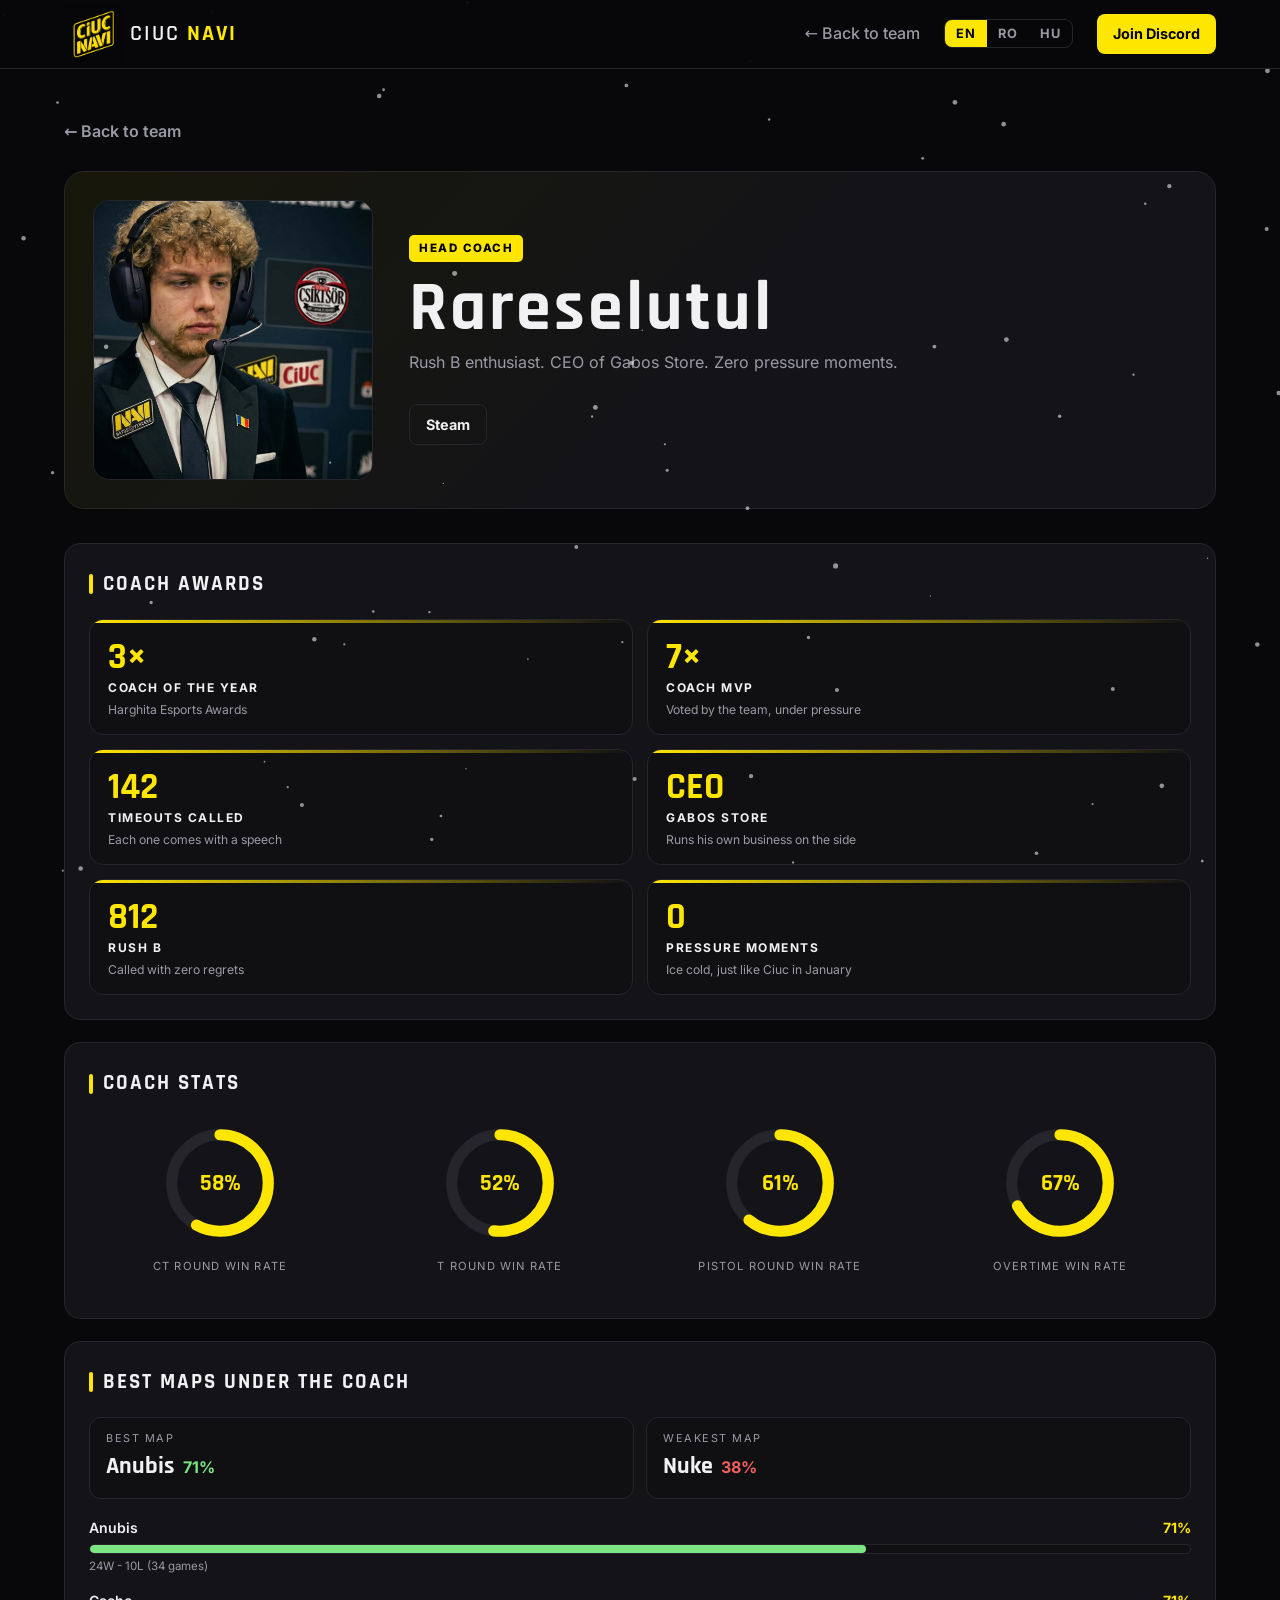
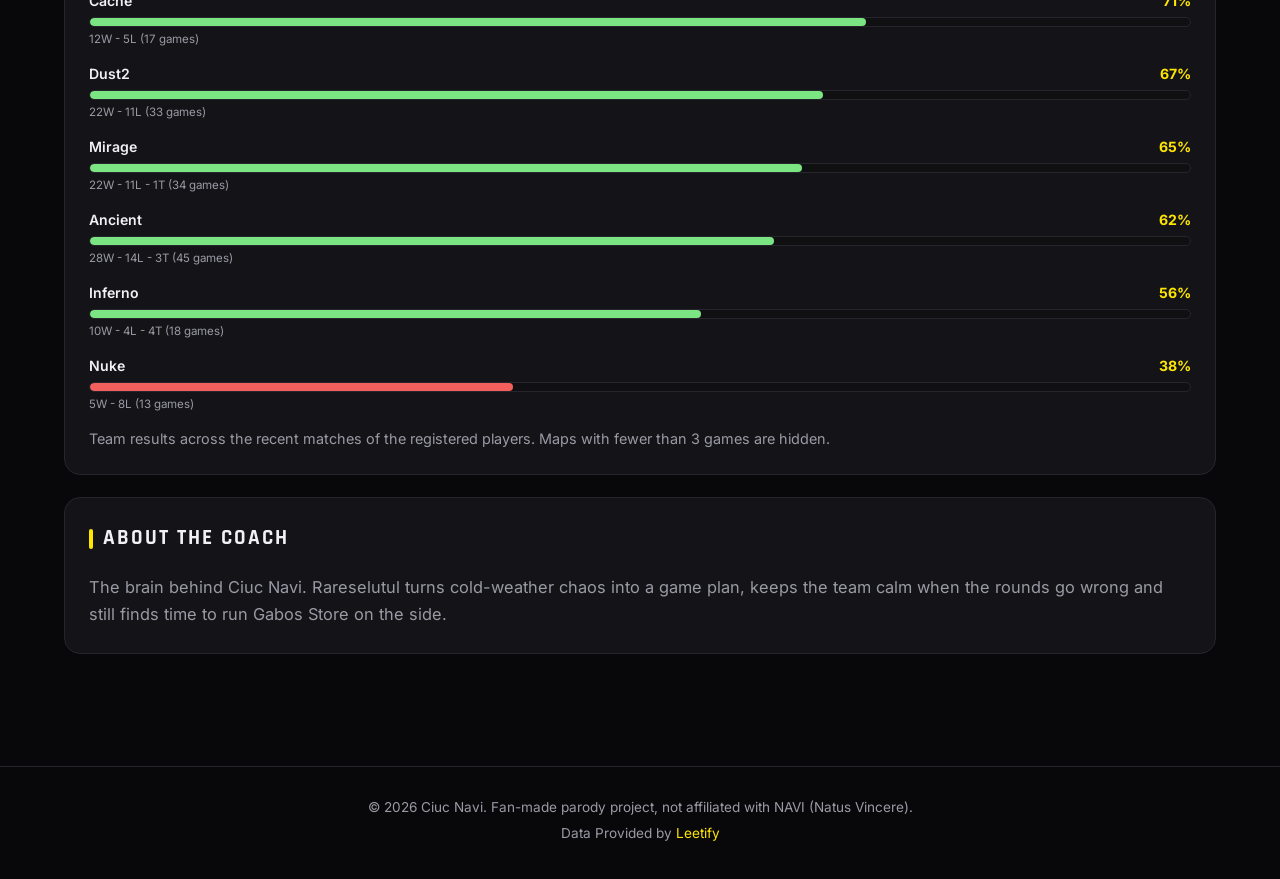
==== commit 7041cacc: "player: Premier/HS/win-rate history graph Co-Authored-By: Claude Opus 5.5 <noreply@anthropic.com>" ====
--- a/coach.html
+++ b/coach.html
@@ -20,7 +20,7 @@
 <link rel='preload' href='fonts/inter-latin.woff2' as='font' type='font/woff2' crossorigin>
 <link rel='preload' href='fonts/rajdhani-700-latin.woff2' as='font' type='font/woff2' crossorigin>
 <link rel='stylesheet' href='fonts/fonts.css'>
-<link rel='stylesheet' href='css/style.css?v=20261122'>
+<link rel='stylesheet' href='css/style.css?v=20261128'>
 </head>
 <body>
 <canvas id='snow'></canvas>
@@ -47,8 +47,8 @@
   <p><span id='stats-updated'></span>&copy; <span id='year'></span> Ciuc Navi. <span data-i18n='footer.text'></span></p>
 </footer>
 
-<script defer src='js/common.js?v=20261122'></script>
-<script defer src='js/charts.js?v=20261122'></script>
-<script defer src='js/coach.js?v=20261122'></script>
+<script defer src='js/common.js?v=20261128'></script>
+<script defer src='js/charts.js?v=20261128'></script>
+<script defer src='js/coach.js?v=20261128'></script>
 </body>
 </html>
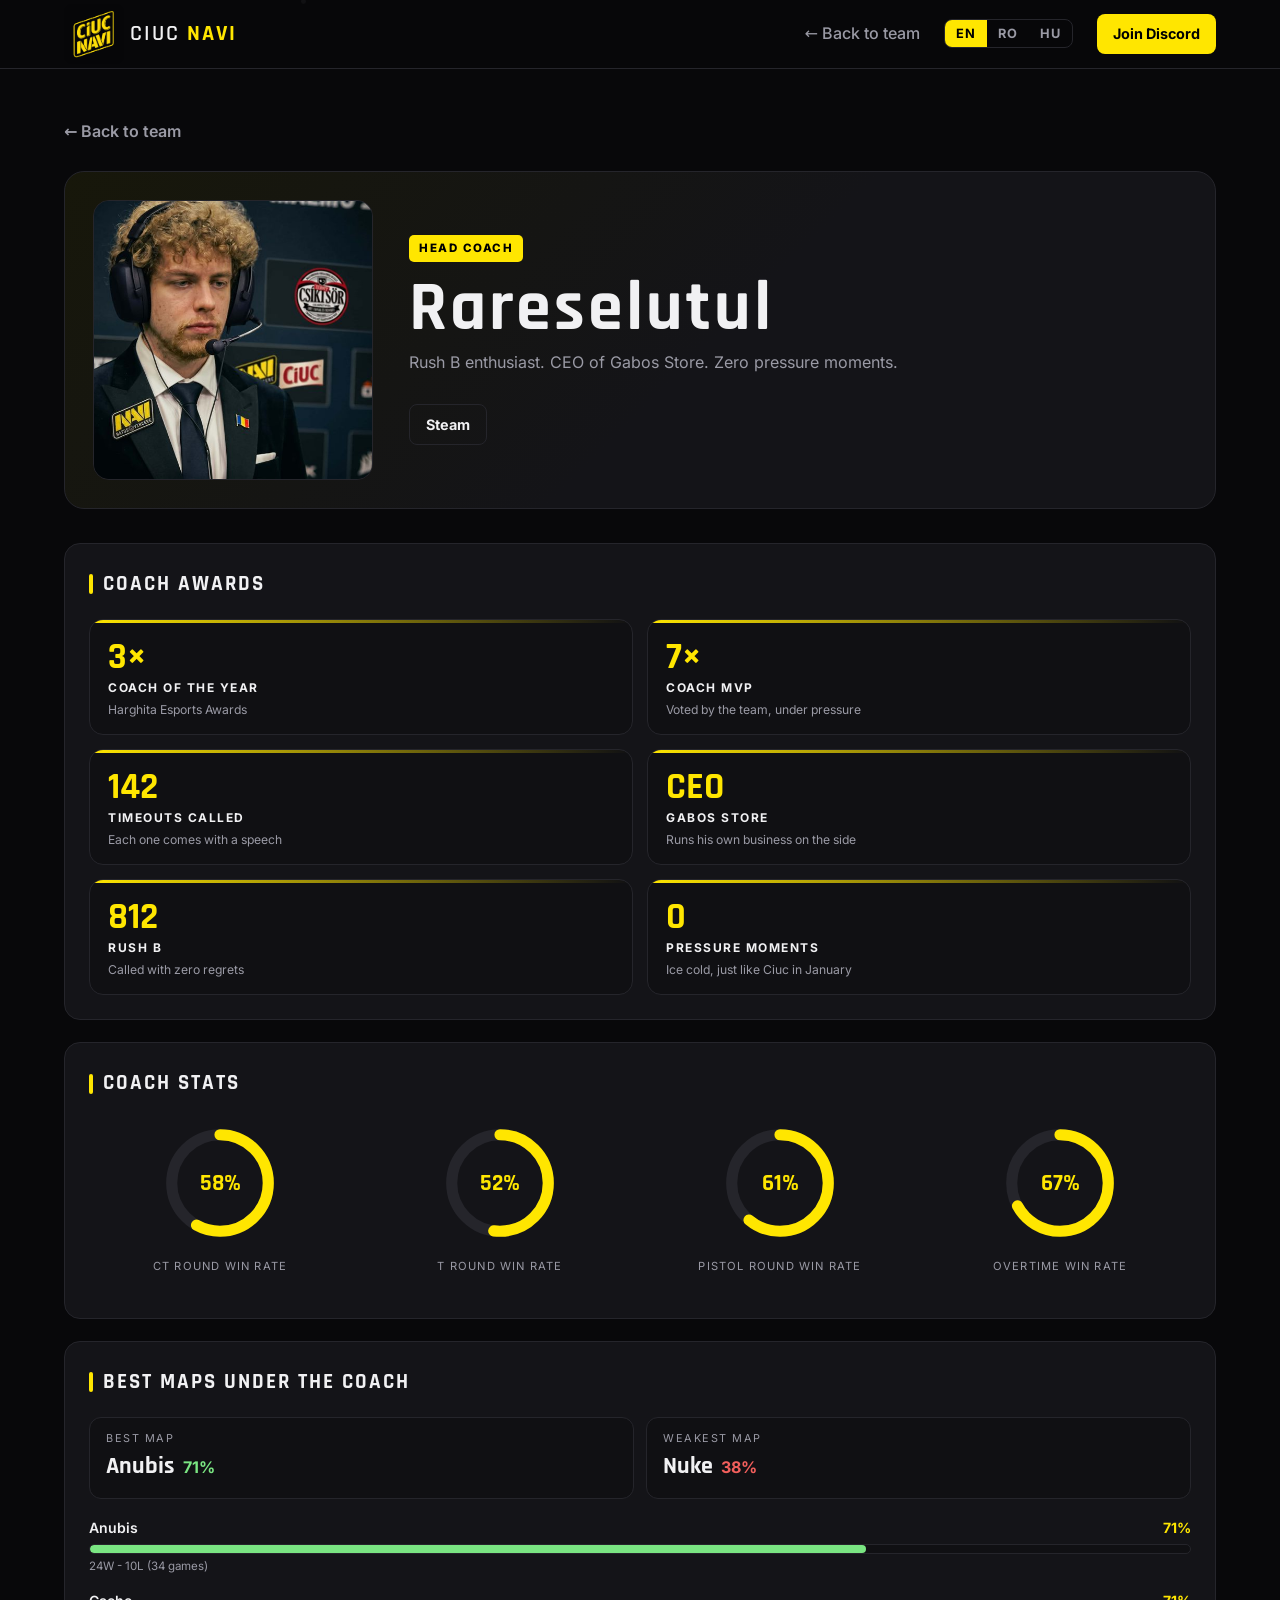
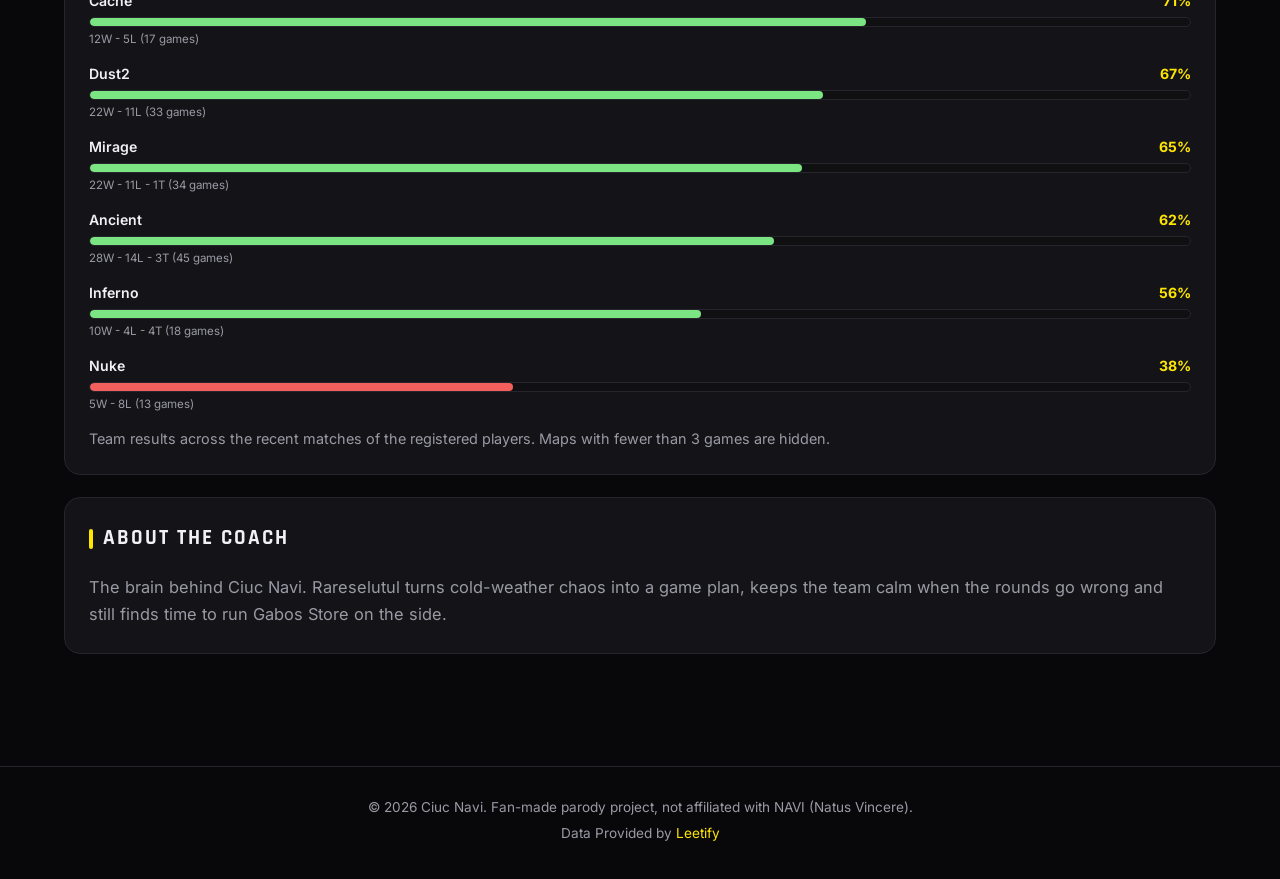
==== commit 920b5f48: "i18n: move all translations into js/i18n.js Co-Authored-By: Claude Opus 5.5 <noreply@anthropic.com>" ====
--- a/coach.html
+++ b/coach.html
@@ -47,6 +47,7 @@
   <p><span id='stats-updated'></span>&copy; <span id='year'></span> Ciuc Navi. <span data-i18n='footer.text'></span></p>
 </footer>
 
+<script defer src='js/i18n.js?v=20261128'></script>
 <script defer src='js/common.js?v=20261128'></script>
 <script defer src='js/charts.js?v=20261128'></script>
 <script defer src='js/coach.js?v=20261128'></script>
--- a/css/style.css
+++ b/css/style.css
@@ -194,3 +194,296 @@
 .nav-links a:not(.btn):hover::after{transform:scaleX(1)}
 @media(prefers-reduced-motion:reduce){.skel{animation:none}.to-top,.nav-links a::after{transition:none}}
 .roster-actions{margin-top:26px;text-align:center}
+
+/* ---- coach (moved from js/coach.js) ---- */
+.coach{position:relative;display:grid;grid-template-columns:minmax(200px,270px) 1fr;border:1px solid var(--border);border-radius:18px;overflow:hidden;background:linear-gradient(135deg,#17170a 0%,var(--card) 55%)}
+.coach::before{content:'COACH';position:absolute;right:-6px;bottom:-22px;font-family:'Rajdhani',sans-serif;font-weight:700;font-size:7rem;line-height:1;letter-spacing:6px;color:rgba(255,230,0,.04);pointer-events:none}
+.coach-photo{position:relative;display:block;min-height:270px;background:#0c0c0f;overflow:hidden}
+.coach-photo img{position:absolute;inset:0;width:100%;height:100%;object-fit:cover;object-position:38% 18%;transition:transform .6s}
+.coach:hover .coach-photo img{transform:scale(1.04)}
+.coach-photo::after{content:'';position:absolute;inset:0;background:linear-gradient(to right,transparent 55%,#141418 100%),linear-gradient(to top,rgba(8,8,10,.7),transparent 40%);pointer-events:none}
+.coach-photo .initials{position:absolute;inset:0;display:flex;align-items:center;justify-content:center;font-size:5rem}
+.coach-tag{position:absolute;left:14px;bottom:14px;z-index:2;background:var(--yellow);color:#000;font-weight:800;font-size:.68rem;letter-spacing:2px;text-transform:uppercase;padding:5px 10px;border-radius:6px}
+.coach-body{position:relative;z-index:1;padding:22px 28px;display:flex;flex-direction:column;justify-content:center;gap:16px;min-width:0}
+.coach-id h3{font-family:'Rajdhani',sans-serif;font-size:clamp(1.8rem,3vw,2.4rem);letter-spacing:3px;line-height:1;overflow-wrap:anywhere}
+.coach-id p{color:var(--muted);margin:6px 0 12px;font-size:.92rem}
+.coach-links{display:flex;gap:10px;flex-wrap:wrap}
+.fun-grid{display:grid;grid-template-columns:repeat(2,minmax(0,1fr));gap:14px}
+.fs{position:relative;background:rgba(16,16,19,.88);border:1px solid var(--border);border-radius:14px;padding:18px 18px 16px;overflow:hidden;transition:border-color .25s,transform .25s;min-width:0}
+.fs::before{content:'';position:absolute;left:0;top:0;width:100%;height:3px;background:linear-gradient(90deg,var(--yellow),transparent)}
+.fs:hover{border-color:var(--yellow);transform:translateY(-3px)}
+.fs strong{display:block;font-family:'Rajdhani',sans-serif;font-size:2.3rem;color:var(--yellow);line-height:1.1}
+.fs span{display:block;font-size:.75rem;letter-spacing:1.5px;text-transform:uppercase;color:#f1f1f3;font-weight:700}
+.fs em{display:block;font-style:normal;font-size:.76rem;color:var(--muted);margin-top:4px;line-height:1.35}
+.coach .fun-grid{grid-template-columns:repeat(3,minmax(0,1fr));gap:10px}
+.coach .fs{padding:12px 14px 10px;border-radius:12px}
+.coach .fs strong{font-size:1.6rem}
+.coach .fs span{font-size:.66rem;letter-spacing:1.2px}
+.coach .fs em{font-size:.66rem;margin-top:2px}
+#coach.section{padding-top:0;padding-bottom:60px}
+#coach .section-title{font-size:1.9rem;margin-bottom:22px}
+#coach .section-title::before{height:26px}
+.coach-bio{color:var(--muted);line-height:1.7;font-size:1.02rem}
+@media(max-width:860px){
+.coach{grid-template-columns:1fr}
+.coach-photo{min-height:240px}
+.coach-photo::after{background:linear-gradient(to top,#141418,transparent 55%)}
+.coach-body{padding:20px}
+.coach::before{font-size:4.5rem}
+.coach .fun-grid{grid-template-columns:repeat(2,minmax(0,1fr))}
+}
+@media(max-width:420px){.coach .fun-grid{grid-template-columns:1fr}.fun-grid{grid-template-columns:1fr}.fs strong{font-size:2rem}}
+
+/* ---- merch (moved from js/merch.js) ---- */
+.mc{position:relative;padding:0 26px}
+.mc-track{display:flex;gap:14px;overflow-x:auto;scroll-snap-type:x mandatory;scrollbar-width:none;-ms-overflow-style:none;scroll-behavior:smooth;padding:8px 2px}
+.mc-track::-webkit-scrollbar{display:none}
+.mc-track .mc-item{flex:0 0 calc((100% - 28px)/3)}
+.mc-item,.mp{display:block;min-width:0;scroll-snap-align:start;background:var(--card);border:1px solid var(--border);border-radius:16px;overflow:hidden;transition:transform .3s,border-color .3s,box-shadow .3s}
+.mc-item:hover,.mp:hover{transform:translateY(-6px);border-color:var(--yellow);box-shadow:0 16px 40px rgba(255,230,0,.12)}
+.mc-img{position:relative;aspect-ratio:4/5;background:linear-gradient(160deg,#1b1b20,#0c0c0f);overflow:hidden}
+.mc-img img{position:absolute;inset:0;width:100%;height:100%;object-fit:contain;transition:opacity .4s,transform .5s}
+.mc-img img.f{opacity:0}
+.mc-item:hover .mc-img img.f,.mp:hover .mc-img img.f{opacity:1}
+.mc-item:hover .mc-img img.b,.mp:hover .mc-img img.b{opacity:0}
+.mc-tag{position:absolute;top:12px;left:12px;z-index:2;background:var(--yellow);color:#000;font-weight:800;font-size:.68rem;letter-spacing:1.5px;text-transform:uppercase;padding:4px 9px;border-radius:5px}
+.mc-info{padding:14px 16px 16px;display:flex;justify-content:space-between;align-items:flex-end;gap:10px}
+.mc-info h3{font-family:'Rajdhani',sans-serif;font-size:1.3rem;letter-spacing:1px;line-height:1.15;overflow-wrap:anywhere}
+.mc-info p{color:var(--muted);font-size:.78rem}
+.mc-price{color:var(--yellow);font-family:'Rajdhani',sans-serif;font-size:1.35rem;font-weight:700;white-space:nowrap}
+.mc-arrow{position:absolute;top:calc(50% - 22px);width:44px;height:44px;border-radius:50%;border:1px solid var(--border);background:rgba(8,8,10,.92);color:var(--yellow);font-size:1.7rem;line-height:1;cursor:pointer;z-index:3;transition:.2s;display:flex;align-items:center;justify-content:center;padding-bottom:3px}
+.mc-arrow:hover:not(:disabled){background:var(--yellow);color:#000}
+.mc-arrow:disabled{opacity:.3;cursor:default}
+.mc-prev{left:-6px}.mc-next{right:-6px}
+.mc-cta{text-align:center;margin-top:26px}
+.mshop-sub{color:var(--muted);margin:-18px 0 32px;max-width:640px}
+.mgrid{display:grid;grid-template-columns:repeat(auto-fill,minmax(230px,1fr));gap:22px}
+.pd{display:grid;grid-template-columns:minmax(0,1.1fr) minmax(0,1fr);gap:40px;align-items:start}
+.pd-gallery{position:relative}
+.pd-main{position:relative;aspect-ratio:4/5;border:1px solid var(--border);border-radius:20px;overflow:hidden;background:linear-gradient(160deg,#1b1b20,#0c0c0f)}
+.pd-main img{position:absolute;inset:0;width:100%;height:100%;object-fit:contain;opacity:0;transition:opacity .35s}
+.pd-main img.on{opacity:1}
+.pd-flip{position:absolute;top:calc(50% - 20px);width:40px;height:40px;border-radius:50%;border:1px solid var(--border);background:rgba(8,8,10,.85);color:var(--yellow);font-size:1.4rem;cursor:pointer;z-index:3;display:flex;align-items:center;justify-content:center;padding-bottom:3px}
+.pd-flip:hover{background:var(--yellow);color:#000}
+.pd-flip.l{left:12px}.pd-flip.r{right:12px}
+.pd-thumbs{display:flex;gap:12px;margin-top:14px}
+.pd-th{width:92px;background:var(--card);border:2px solid var(--border);border-radius:12px;padding:4px;cursor:pointer;color:var(--muted);text-align:center;font-size:.7rem;font-weight:700;letter-spacing:1px;text-transform:uppercase;transition:.2s}
+.pd-th img{width:100%;aspect-ratio:1/1;object-fit:contain;border-radius:8px;display:block;background:#0c0c0f}
+.pd-th.active{border-color:var(--yellow);color:#fff}
+.pd-info h1{font-family:'Rajdhani',sans-serif;font-size:clamp(2rem,4vw,3rem);letter-spacing:2px;line-height:1.05;overflow-wrap:anywhere;margin:10px 0 6px}
+.pd-info .role{position:static;display:inline-block}
+.pd-price{font-family:'Rajdhani',sans-serif;font-size:2rem;color:var(--yellow);font-weight:700}
+.pd-block{margin:22px 0}
+.pd-block h4{font-size:.72rem;letter-spacing:2px;text-transform:uppercase;color:var(--muted);margin-bottom:10px}
+.sizes{display:flex;gap:10px;flex-wrap:wrap}
+.sz{min-width:58px;padding:12px 0;background:var(--bg-2);border:1px solid var(--border);border-radius:10px;color:#f1f1f3;font-weight:700;cursor:pointer;transition:.2s}
+.sz:hover{border-color:var(--yellow)}
+.sz.active{background:var(--yellow);color:#000;border-color:var(--yellow)}
+.opts{display:grid;grid-template-columns:1fr 1fr;gap:10px}
+.opt{text-align:left;padding:14px;background:var(--bg-2);border:1px solid var(--border);border-radius:12px;color:#f1f1f3;cursor:pointer;transition:.2s;font-size:.85rem}
+.opt b{display:block;color:var(--yellow);font-family:'Rajdhani',sans-serif;font-size:1.25rem;margin-top:2px}
+.opt.active{border-color:var(--yellow);background:rgba(255,230,0,.07)}
+.qty{display:inline-flex;align-items:center;border:1px solid var(--border);border-radius:10px;overflow:hidden}
+.qty button{width:44px;height:44px;background:var(--bg-2);color:#fff;border:none;font-size:1.2rem;cursor:pointer}
+.qty button:hover{background:var(--yellow);color:#000}
+.qty span{min-width:48px;text-align:center;font-weight:700}
+.pd-total{display:flex;justify-content:space-between;align-items:baseline;border-top:1px solid var(--border);padding-top:18px;margin:26px 0 16px;color:var(--muted);text-transform:uppercase;letter-spacing:2px;font-size:.8rem}
+.pd-total strong{font-family:'Rajdhani',sans-serif;font-size:2.2rem;color:var(--yellow);letter-spacing:1px}
+.pd-buy{width:100%;padding:16px;font-size:1rem;text-transform:uppercase;letter-spacing:1.5px}
+.pd-msg{color:#f25f5c;min-height:1.4em;margin-top:10px;font-size:.9rem}
+.co-overlay{position:fixed;inset:0;background:rgba(0,0,0,.78);backdrop-filter:blur(4px);z-index:200;display:flex;align-items:center;justify-content:center;padding:20px}
+.co-box{background:var(--card);border:1px solid var(--yellow);border-radius:20px;padding:32px;max-width:440px;width:100%;text-align:center;box-shadow:0 20px 60px rgba(255,230,0,.15)}
+.co-ok{width:64px;height:64px;border-radius:50%;background:var(--yellow);color:#000;font-size:2rem;font-weight:900;display:flex;align-items:center;justify-content:center;margin:0 auto 16px}
+.co-box h3{font-family:'Rajdhani',sans-serif;font-size:2rem;letter-spacing:2px;text-transform:uppercase}
+.co-box p{color:var(--muted);margin:8px 0}
+.co-sum{background:var(--bg-2);border:1px solid var(--border);border-radius:12px;padding:12px;color:#f1f1f3!important;font-weight:600}
+.co-total{font-family:'Rajdhani',sans-serif;font-size:1.8rem;color:var(--yellow)!important}
+.co-note{font-size:.78rem}
+@media(max-width:860px){.pd{grid-template-columns:1fr;gap:26px}.mc-track .mc-item{flex-basis:calc((100% - 14px)/2)}}
+@media(max-width:520px){.mc-track .mc-item{flex-basis:100%}.mc{padding:0 16px}.mc-prev{left:-8px}.mc-next{right:-8px}.opts{grid-template-columns:1fr}.mgrid{grid-template-columns:repeat(2,minmax(0,1fr));gap:12px}}
+@media(prefers-reduced-motion:reduce){.mc-track{scroll-behavior:auto}}
+
+/* ---- news (moved from js/news.js) ---- */
+.news-grid{display:grid;grid-template-columns:repeat(auto-fill,minmax(min(100%,260px),1fr));gap:20px}
+.nc{position:relative;padding:0 26px}
+.nc-track{--per:5;display:flex;gap:20px;overflow-x:auto;scroll-snap-type:x mandatory;scrollbar-width:none;padding:8px 0 14px;margin:-8px 0 -14px}
+.nc-track::-webkit-scrollbar{display:none}
+.nc-track .news-card{flex:0 0 calc((100% - (var(--per) - 1)*20px)/var(--per));scroll-snap-align:start;min-width:0}
+@media(max-width:1300px){.nc-track{--per:4}}
+@media(max-width:1000px){.nc-track{--per:3}}
+@media(max-width:720px){.nc-track{--per:2}}
+@media(max-width:480px){.nc-track{--per:1}}
+.news-arrow{position:absolute;top:calc(50% - 22px);width:44px;height:44px;border-radius:50%;border:1px solid var(--border);background:rgba(8,8,10,.92);color:var(--yellow);font-size:1.7rem;line-height:1;cursor:pointer;z-index:3;transition:.2s}
+.news-arrow:hover{background:var(--yellow);color:#000}
+.news-arrow[hidden]{display:none}
+.news-arrow.prev{left:-18px}.news-arrow.next{right:-18px}
+.news-card{display:flex;flex-direction:column;background:var(--card);border:1px solid var(--border);border-radius:16px;overflow:hidden;transition:transform .3s,border-color .3s,box-shadow .3s;scroll-margin-top:90px}
+a.news-card:hover{transform:translateY(-6px);border-color:var(--yellow);box-shadow:0 16px 40px rgba(255,230,0,.12)}
+.news-detail{display:grid;grid-template-columns:minmax(0,420px) 1fr;gap:36px;align-items:start}
+.news-detail .news-img{border:1px solid var(--border);border-radius:16px}
+.nd-body{display:flex;flex-direction:column;gap:14px;min-width:0}
+.nd-body h2{font-family:'Rajdhani',sans-serif;font-size:clamp(1.8rem,3.4vw,2.8rem);letter-spacing:1px;line-height:1.1}
+.nd-body p{color:#d6d6dc;line-height:1.75;font-size:1.02rem;overflow-wrap:anywhere}
+.nd-body h3{font-family:'Rajdhani',sans-serif;font-size:1.5rem;letter-spacing:1px;margin-top:10px;color:var(--yellow)}
+.nd-body ul{color:#d6d6dc;line-height:1.75;padding-left:1.3em;list-style:disc}
+.nd-body li::marker{color:var(--yellow)}
+.nd-body strong{color:#fff}
+.nd-body .tags{color:var(--yellow);font-weight:600}
+.nd-players{display:flex;flex-wrap:wrap;align-items:center;gap:8px;margin-top:6px;color:var(--muted);font-size:.8rem;letter-spacing:1.5px;text-transform:uppercase}
+.nd-players a{background:var(--bg-2);border:1px solid var(--border);border-radius:99px;padding:5px 14px;color:var(--text);letter-spacing:0;text-transform:none;font-size:.9rem;font-weight:600}
+.nd-players a:hover{border-color:var(--yellow);color:var(--yellow)}
+#news-root .section-title[hidden]{display:none}
+.news-back{display:inline-block;margin-bottom:26px;color:var(--muted);font-weight:600}
+.news-back:hover{color:var(--yellow)}
+@media(max-width:820px){.news-detail{grid-template-columns:1fr}}
+.news-img{position:relative;background:linear-gradient(160deg,#1b1b20,#0c0c0f);overflow:hidden}
+.news-card .news-img,.news-detail .news-img{aspect-ratio:3/4}
+.news-img:has(img) .news-ph{display:none}
+.news-img img{display:block;width:100%;height:auto}
+.news-card .news-img img,.news-detail .news-img img{position:absolute;inset:0;height:100%;object-fit:cover}
+.news-card .news-img img{transition:transform .5s}
+a.news-card:hover .news-img img{transform:scale(1.05)}
+.news-tag[data-t=breaking]{background:#ff3b30;color:#fff}
+.news-tag[data-t=new-player]{background:#4ade80}
+.news-tag[data-t=promotion]{background:#4cc9f0}
+.news-tag[data-t=demotion]{background:#ff9f1c}
+.news-tag[data-t=transfer]{background:#a78bfa}
+.news-chips{display:flex;flex-wrap:wrap;gap:8px;margin-bottom:22px}
+.news-chip{background:var(--bg-2);border:1px solid var(--border);border-radius:99px;padding:6px 16px;color:var(--muted);font:600 .82rem Inter,sans-serif;letter-spacing:.5px;cursor:pointer;transition:.2s}
+.news-chip:hover{border-color:var(--yellow);color:var(--text)}
+.news-chip[aria-pressed=true]{background:var(--yellow);border-color:var(--yellow);color:#000}
+.news-ph{position:absolute;inset:0;display:flex;align-items:center;justify-content:center;font-family:'Rajdhani',sans-serif;font-weight:700;font-size:3.4rem;letter-spacing:4px;color:var(--yellow);opacity:.35}
+.news-tag{position:absolute;top:12px;left:12px;z-index:2;background:var(--yellow);color:#000;font-weight:800;font-size:.68rem;letter-spacing:1.5px;text-transform:uppercase;padding:4px 9px;border-radius:5px}
+.news-body{padding:18px 20px 22px;display:flex;flex-direction:column;gap:8px}
+.news-date{color:var(--muted);font-size:.78rem;letter-spacing:1.5px;text-transform:uppercase}
+.news-body h3{font-family:'Rajdhani',sans-serif;font-size:1.5rem;letter-spacing:1px;line-height:1.15}
+.news-body p{color:var(--muted);line-height:1.6;font-size:.95rem}
+.news-card .news-body p{display:-webkit-box;-webkit-line-clamp:3;-webkit-box-orient:vertical;overflow:hidden}
+.news-all{margin-top:24px}
+.news-all a{color:var(--yellow);font-weight:700;letter-spacing:1px;text-transform:uppercase;font-size:.85rem}
+.news-all a:hover{text-decoration:underline}
+
+/* ---- charts (moved from js/charts.js) ---- */
+.dash-grid{display:grid;grid-template-columns:repeat(auto-fit,minmax(min(100%,340px),1fr));gap:22px;margin-bottom:22px}
+.link-btn{background:none;border:none;padding:0;margin-top:14px;color:var(--muted);font-size:.8rem;cursor:pointer;text-decoration:underline;text-underline-offset:3px}
+.link-btn:hover{color:var(--text)}
+#dash-more[hidden]{display:none}
+.dash-grid .panel{margin-bottom:0}
+.dash-grid .wide{grid-column:1/-1}
+.kpis{display:grid;grid-template-columns:repeat(auto-fit,minmax(150px,1fr));gap:14px;margin-bottom:22px}
+.kpi{background:linear-gradient(135deg,#17170a,var(--card));border:1px solid var(--border);border-radius:14px;padding:18px 20px}
+.kpi strong{display:block;font-family:'Rajdhani',sans-serif;font-size:2.2rem;color:var(--yellow);line-height:1.1}
+.kpi span{font-size:.72rem;color:var(--muted);text-transform:uppercase;letter-spacing:2px}
+.bar-track{height:10px;background:var(--bg-2);border-radius:99px;overflow:hidden;border:1px solid var(--border)}
+.bar-fill{height:100%;border-radius:99px;transform-origin:left;animation:growx 1.1s cubic-bezier(.2,.8,.2,1)}
+@keyframes growx{from{transform:scaleX(0)}}
+.meters{display:flex;flex-direction:column;gap:14px}
+.meter-top{display:flex;justify-content:space-between;gap:12px;font-size:.88rem;margin-bottom:5px}
+.meter-top span{font-weight:600;color:var(--text)}
+.meter-top b{color:var(--yellow)}
+.meter small{display:block;color:var(--muted);font-size:.72rem;margin-top:3px}
+.cols{display:flex;align-items:flex-end;gap:12px;height:240px;padding-top:10px}
+.col{flex:1;display:flex;flex-direction:column;align-items:center;justify-content:flex-end;height:100%;min-width:0}
+.col-bar{width:100%;max-width:56px;border-radius:8px 8px 0 0;background:linear-gradient(to top,#8a7d00,var(--yellow));transform-origin:bottom;animation:growy 1.1s cubic-bezier(.2,.8,.2,1)}
+@keyframes growy{from{transform:scaleY(0)}}
+.col-val{font-size:.78rem;color:var(--yellow);font-weight:700;margin-bottom:6px}
+.col-name{font-size:.72rem;color:var(--muted);margin-top:8px;max-width:100%;overflow:hidden;text-overflow:ellipsis;white-space:nowrap}
+.radar{width:100%;max-width:460px;display:block;margin:0 auto}
+.radar text{fill:#b4b4be;font-size:11px;font-family:Inter,sans-serif}
+.rad-poly{animation:fadein 1s ease-out}
+@keyframes fadein{from{opacity:0}}
+.legend{display:flex;flex-wrap:wrap;gap:14px;justify-content:center;margin-top:12px;font-size:.78rem;color:var(--muted)}
+.legend i{display:inline-block;width:10px;height:10px;border-radius:50%;margin-right:6px}
+.gauges{display:grid;grid-template-columns:repeat(auto-fit,minmax(120px,1fr));gap:18px;margin-bottom:18px}
+.gauge{text-align:center}
+.gauge svg{width:100%;max-width:130px}
+.gauge span{display:block;font-size:.7rem;text-transform:uppercase;letter-spacing:1.2px;color:var(--muted);margin-top:2px}
+.g-arc{animation:garc 1.3s ease-out}
+@keyframes garc{from{stroke-dasharray:0 400}}
+.g-text{fill:#ffe600;font-family:Rajdhani,sans-serif;font-size:25px;font-weight:700}
+.sc-grid{display:grid;grid-template-columns:repeat(auto-fill,minmax(210px,1fr));gap:12px}
+.sc{background:var(--bg-2);border:1px solid var(--border);border-radius:12px;padding:14px 16px;transition:border-color .2s;min-width:0}
+.sc:hover{border-color:var(--yellow)}
+.sc-l{display:block;font-size:.76rem;color:var(--muted);line-height:1.3;min-height:2em;margin-bottom:4px}
+.sc strong{display:block;font-family:Rajdhani,sans-serif;font-size:1.7rem;color:var(--yellow);line-height:1.1;margin-bottom:8px}
+.sc em{display:block;font-style:normal;font-size:.68rem;color:#8a8a96;margin-top:6px}
+.rk-grid{display:grid;grid-template-columns:repeat(auto-fit,minmax(170px,1fr));gap:14px}
+.rk{border:1px solid var(--c,#25252b);border-radius:14px;padding:16px;background:linear-gradient(160deg,color-mix(in srgb,var(--c,#555) 14%,#141418),#141418);min-width:0}
+.rk-t{display:block;font-size:.7rem;letter-spacing:2px;text-transform:uppercase;color:var(--c,#9a9aa5);font-weight:700}
+.rk strong{display:block;font-family:Rajdhani,sans-serif;font-size:2rem;line-height:1.15;color:#f1f1f3;overflow-wrap:anywhere}
+.rk small{display:block;color:var(--muted);font-size:.8rem;margin-top:2px}
+.tiles{display:grid;grid-template-columns:repeat(auto-fit,minmax(130px,1fr));gap:12px}
+.form{display:flex;gap:6px;flex-wrap:wrap}
+.fm{width:26px;height:26px;border-radius:6px;display:flex;align-items:center;justify-content:center;font-size:.7rem;font-weight:800;color:#0a0a0a}
+.fm.w{background:#7ae582}.fm.l{background:#f25f5c}.fm.t{background:#9a9aa5}
+.callouts{display:grid;grid-template-columns:repeat(auto-fit,minmax(180px,1fr));gap:12px;margin-bottom:18px}
+.co{border:1px solid var(--border);border-radius:12px;padding:12px 16px;background:var(--bg-2)}
+.co span{display:block;font-size:.68rem;letter-spacing:1.5px;text-transform:uppercase;color:var(--muted)}
+.co strong{font-family:Rajdhani,sans-serif;font-size:1.5rem;color:#f1f1f3}
+.co em{font-style:normal;margin-left:8px;font-weight:700}
+.co.good em{color:#7ae582}.co.bad em{color:#f25f5c}
+@media(max-width:520px){.cols{height:200px;gap:8px}.sc-grid{grid-template-columns:1fr 1fr}.sc strong{font-size:1.4rem}.fm{width:22px;height:22px}}
+@media(prefers-reduced-motion:reduce){.bar-fill,.col-bar,.rad-poly,.g-arc{animation:none}}
+
+/* ---- charts (moved from js/charts.js) ---- */
+.feed{list-style:none;display:flex;flex-direction:column;gap:8px}
+.feed li{display:grid;grid-template-columns:auto 34px 1fr auto;align-items:center;gap:12px;background:var(--bg-2);border:1px solid var(--border);border-radius:10px;padding:9px 14px}
+.fd{color:var(--muted);font-size:.78rem;white-space:nowrap;min-width:92px}
+.fb{width:30px;height:30px;border-radius:8px;display:flex;align-items:center;justify-content:center;font-weight:800;font-size:.85rem;color:#000}
+.fb.w{background:#7ae582}.fb.l{background:#f25f5c}.fb.t{background:#ffe600}
+.fm2{display:flex;align-items:center;gap:10px;min-width:0;flex-wrap:wrap}
+.fm2 b{font-family:'Rajdhani',sans-serif;font-size:1.15rem;letter-spacing:1px}
+.fsc{color:var(--text);font-weight:700;font-size:.95rem}
+.fmode{font-size:.65rem;letter-spacing:1.2px;text-transform:uppercase;color:var(--muted);border:1px solid var(--border);border-radius:99px;padding:2px 8px}
+.fpl{display:flex;gap:6px;flex-wrap:wrap;justify-content:flex-end}
+.fpl i{font-style:normal;font-size:.72rem;border:1px solid;border-radius:99px;padding:2px 9px}
+@media(max-width:600px){.feed li{grid-template-columns:34px 1fr;row-gap:4px}.fd{grid-column:2;grid-row:1}.fm2{grid-column:2}.fpl{grid-column:1/-1;justify-content:flex-start}.fb{grid-row:1/3}}
+
+/* ---- charts (moved from js/charts.js) ---- */
+.hist-top{display:flex;flex-wrap:wrap;align-items:baseline;justify-content:space-between;gap:10px 18px;margin-bottom:12px}
+.hist-now strong{font-family:Rajdhani,sans-serif;font-size:2rem;line-height:1;margin-right:10px}
+.hist-now em{font-style:normal;font-weight:700;font-size:.9rem}
+.hist-now em.up{color:#7ae582}.hist-now em.dn{color:#f25f5c}.hist-now em.eq{color:var(--muted)}
+.hist-tabs{display:flex;gap:6px}
+.hist-tabs button{background:var(--bg-2);border:1px solid var(--border);color:var(--muted);border-radius:99px;padding:5px 12px;font-size:.75rem;font-weight:600;cursor:pointer}
+.hist-tabs button[aria-pressed=true]{border-color:var(--yellow);color:var(--yellow)}
+.hist-box{position:relative}
+.hist-box svg{display:block;width:100%;height:auto;touch-action:pan-y;outline:none}
+.hist-box svg:focus-visible{outline:2px solid var(--yellow);outline-offset:4px;border-radius:6px}
+.hist-box text{fill:#8a8a96;font-size:11px;font-family:Inter,sans-serif}
+.hist-line{animation:hdraw 1.2s ease-out}
+@keyframes hdraw{from{stroke-dashoffset:1}to{stroke-dashoffset:0}}
+.hist-tip{position:absolute;top:0;pointer-events:none;background:#0c0c0f;border:1px solid var(--border);border-radius:8px;padding:5px 9px;font-size:.78rem;white-space:nowrap;transform:translate(-50%,-110%)}
+.hist-tip b{display:block;font-family:Rajdhani,sans-serif;font-size:1.1rem}
+.hist-tip[hidden]{display:none}
+@media(prefers-reduced-motion:reduce){.hist-line{animation:none}}
+
+/* ---- compare (moved from js/compare.js) ---- */
+.cmp-pick{display:grid;grid-template-columns:1fr auto 1fr;gap:14px;align-items:center;margin-bottom:26px}
+.cmp-pick select{width:100%;background:var(--card);color:var(--text);border:1px solid var(--border);border-radius:10px;padding:12px 14px;font:600 1rem Inter,sans-serif}
+.cmp-pick select:focus{outline:none;border-color:var(--yellow)}
+.cmp-vs{font-family:'Rajdhani',sans-serif;font-weight:700;font-size:1.6rem;color:var(--yellow);letter-spacing:2px}
+.cmp-people{display:grid;grid-template-columns:1fr 1fr;gap:22px;margin-bottom:22px}
+.cmp-card{display:grid;grid-template-columns:110px 1fr;gap:18px;align-items:center;background:var(--card);border:1px solid var(--border);border-radius:16px;padding:16px;border-top:3px solid var(--c)}
+.cmp-card .ph{aspect-ratio:1/1;border-radius:12px;overflow:hidden;background:linear-gradient(160deg,#1b1b20,#0c0c0f);display:flex;align-items:center;justify-content:center}
+.cmp-card img{width:100%;height:100%;object-fit:cover;object-position:50% 0}
+.cmp-card h2{font-family:'Rajdhani',sans-serif;font-size:1.9rem;letter-spacing:1px;line-height:1}
+.cmp-card .role{position:static;display:inline-block;margin-top:6px;background:var(--yellow);color:#000;font-weight:800;font-size:.66rem;letter-spacing:1.5px;text-transform:uppercase;padding:3px 9px;border-radius:5px}
+.cmp-card .pr{display:block;margin-top:8px;font-family:'Rajdhani',sans-serif;font-size:1.7rem}
+.cmp-sum{color:var(--muted);margin-bottom:10px}
+.cmp-sum b{color:var(--c);font-family:'Rajdhani',sans-serif;font-size:1.2rem}
+.cmp-row{display:grid;grid-template-columns:84px 1fr 84px;align-items:center;gap:12px;padding:9px 0;border-bottom:1px solid var(--border)}
+.cmp-row:last-child{border-bottom:0}
+.cmp-v{font-family:'Rajdhani',sans-serif;font-size:1.45rem;font-weight:700;color:var(--muted)}
+.cmp-v.win{color:#fff}
+.cmp-v.l{text-align:left}.cmp-v.r{text-align:right}
+.cmp-mid label{display:block;text-align:center;font-size:.7rem;text-transform:uppercase;letter-spacing:1.5px;color:var(--muted);margin-bottom:5px}
+.cmp-bars{display:flex;gap:4px}
+.cmp-bars>div{flex:1;height:8px;background:var(--bg-2);border-radius:99px;overflow:hidden;display:flex}
+.cmp-bars .la{justify-content:flex-end}
+.cmp-bars i{display:block;height:100%;border-radius:99px;opacity:.45;animation:growx 1s cubic-bezier(.2,.8,.2,1)}
+.cmp-bars i.win{opacity:1}
+@media(max-width:720px){.cmp-pick{grid-template-columns:1fr}.cmp-vs{text-align:center}.cmp-people{grid-template-columns:1fr}.cmp-row{grid-template-columns:62px 1fr 62px}}
+
+/* ---- footer credit ---- */
+.credit-link{color:#ffe600}
